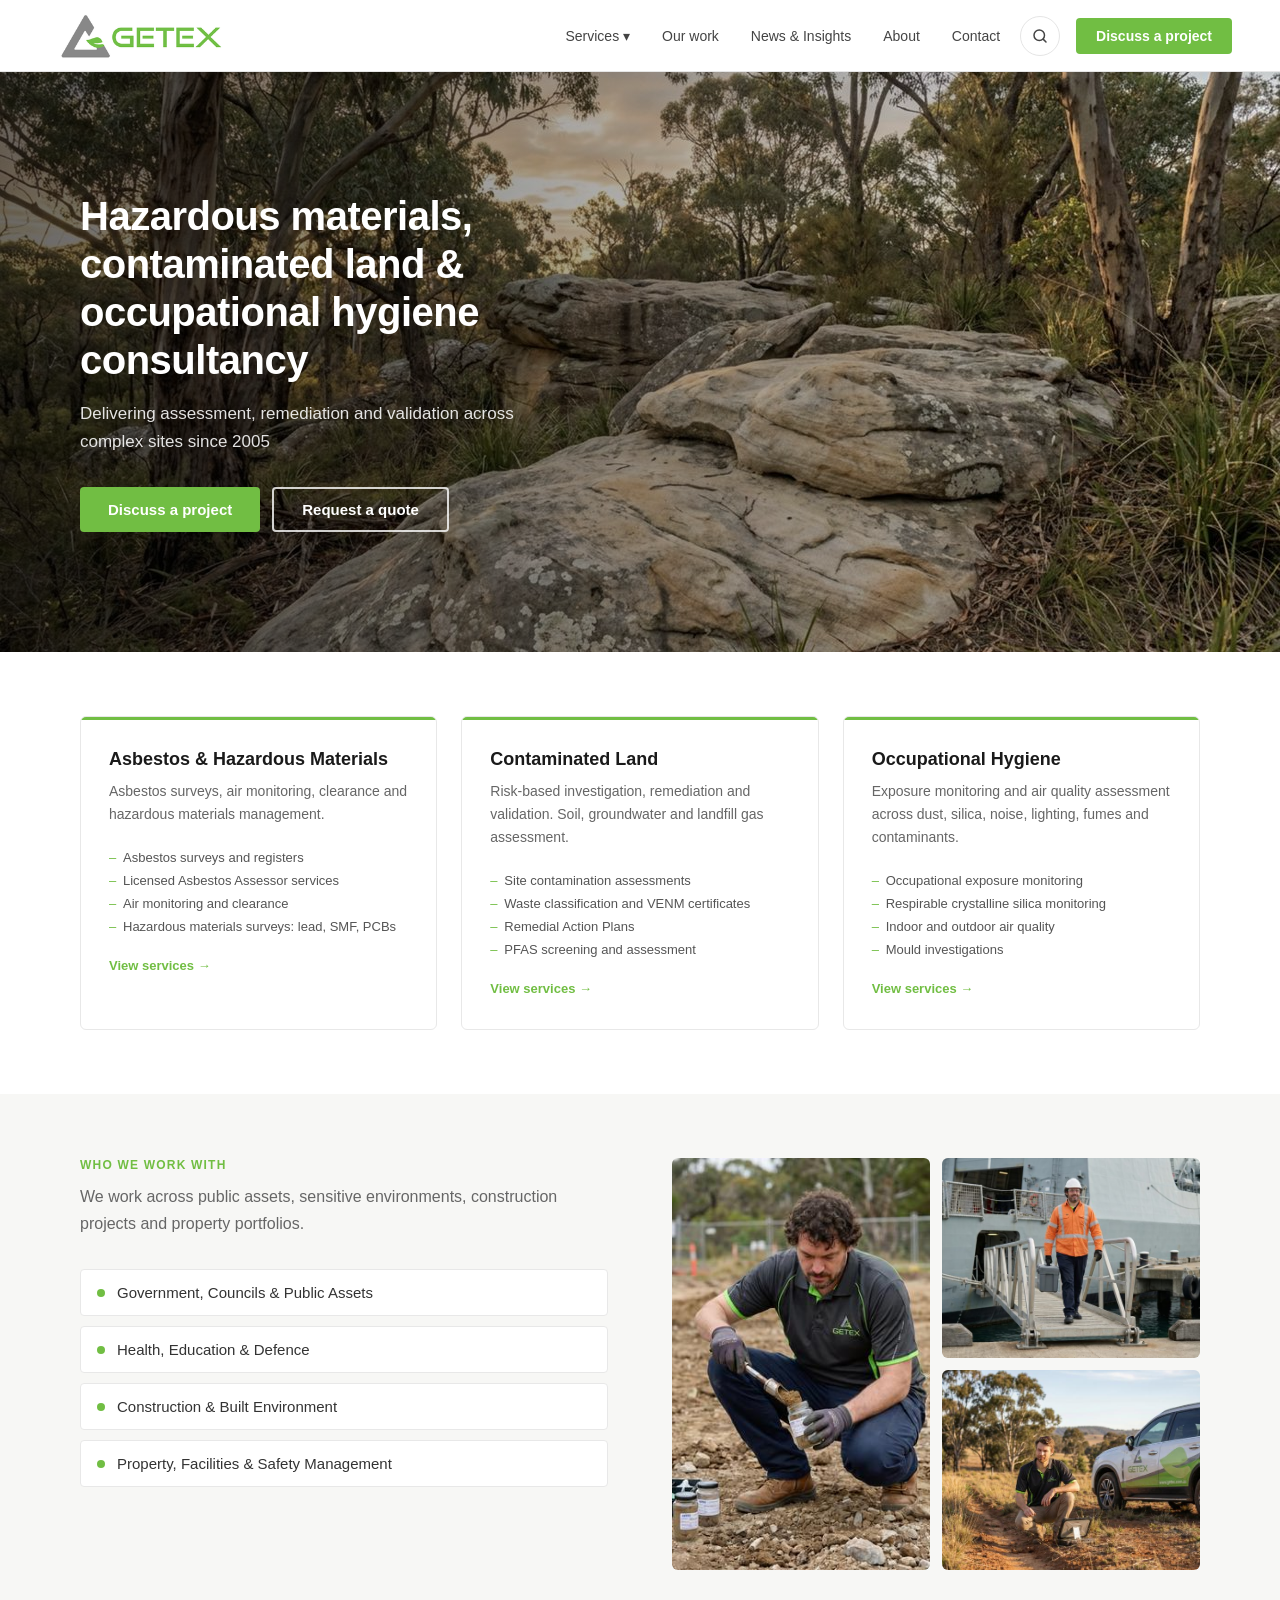
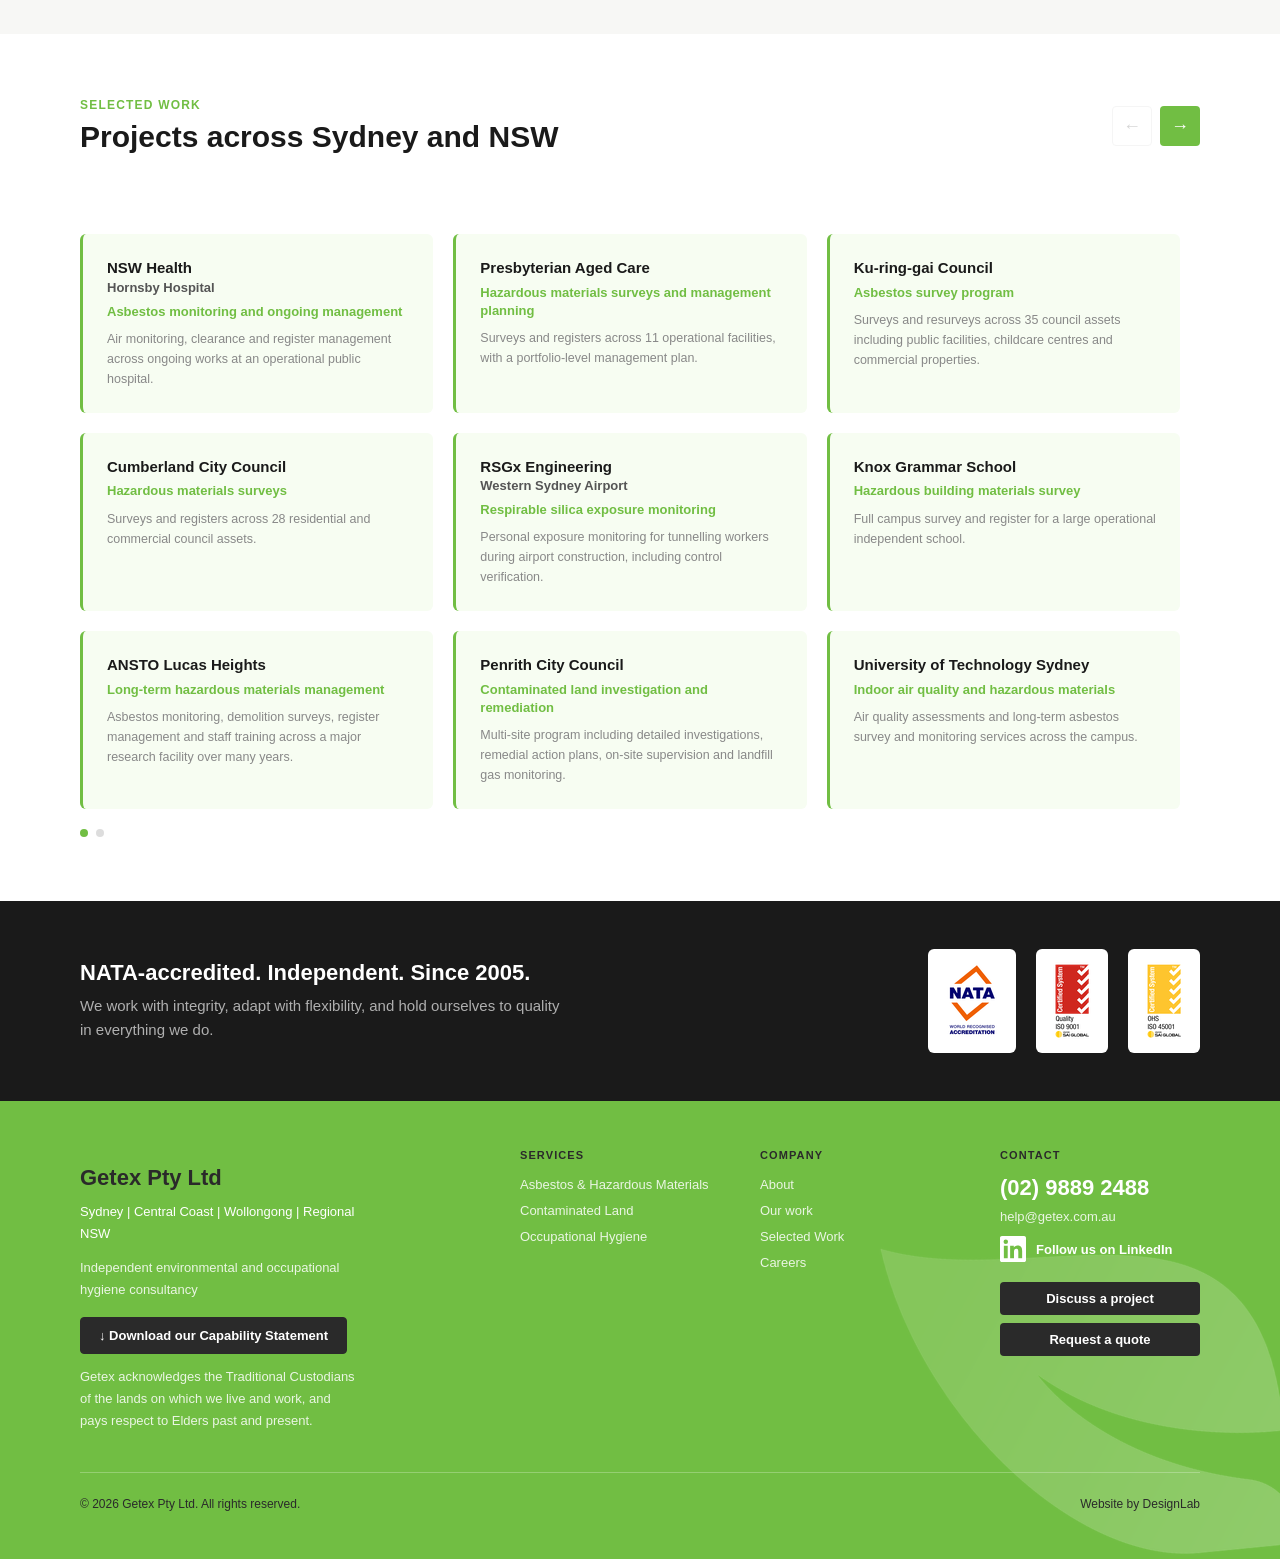
==== index.html @ 1f692804 "Replace the Capability Statement PDF with the 2026 update Co-Authored-By: Claude Opus 5.5 <noreply@a" ====
<!DOCTYPE html>
<html>
<head>
<meta charset="UTF-8">
<meta name="viewport" content="width=device-width, initial-scale=1.0">
<title>Getex Homepage Mockup</title>
<link rel="stylesheet" href="css/styles.css">
</head>
<body>

<!-- NAV -->
<nav>
  <div class="logo-area"><img src="images/getex-logo.png" alt="Getex" style="height:66px;width:auto;display:block;"></div>
  <ul>
    <li class="nav-services">
      <a href="services/">Services <span class="nav-caret" aria-hidden="true">&#9662;</span></a>
      <div class="dropdown">
        <div class="dropdown-section">
          <div class="dropdown-section-title">Asbestos & Hazardous Materials</div>
          <a class="dropdown-item" href="services/#asbestos-surveys">Asbestos surveys and registers</a>
          <a class="dropdown-item" href="services/#licensed-asbestos-assessor">Licensed Asbestos Assessor services</a>
          <a class="dropdown-item" href="services/#asbestos-air-monitoring">Air monitoring and clearance</a>
          <a class="dropdown-item" href="services/#hazardous-materials-surveys">Hazardous materials surveys</a>
          <a class="dropdown-item" href="services/#asbestos-in-soil">Asbestos in soil</a>
        </div>
        <hr class="dropdown-divider">
        <div class="dropdown-section">
          <div class="dropdown-section-title">Contaminated Land</div>
          <a class="dropdown-item" href="services/#site-investigations">Preliminary and Detailed Site Investigations (PSI/DSI)</a>
          <a class="dropdown-item" href="services/#site-contamination-assessments">Site contamination assessments</a>
          <a class="dropdown-item" href="services/#waste-classification">Waste classification</a>
          <a class="dropdown-item" href="services/#remedial-action-plans">Remedial Action Plans</a>
          <a class="dropdown-item" href="services/#ust-removal-validation">Underground storage tank (UST) removal validation</a>
        </div>
        <hr class="dropdown-divider">
        <div class="dropdown-section">
          <div class="dropdown-section-title">Occupational Hygiene</div>
          <a class="dropdown-item" href="services/#exposure-monitoring">Occupational exposure monitoring</a>
          <a class="dropdown-item" href="services/#silica-dust-monitoring">Silica dust monitoring</a>
          <a class="dropdown-item" href="services/#air-quality-assessments">Air quality assessments</a>
          <a class="dropdown-item" href="services/#mould-investigations">Mould investigations</a>
          <a class="dropdown-item" href="services/#noise-assessment">Noise assessment</a>
          <a class="dropdown-item" href="services/#lighting-assessment">Lighting assessment</a>
        </div>
        <hr class="dropdown-divider">
        <div class="dropdown-section">
          <a class="dropdown-section-title dropdown-section-link" href="services/#training">Training</a>
        </div>
      </div>
    </li>
    <li><a href="sectors/">Our work</a></li>
    <li><a href="news/">News &amp; Insights</a></li>
    <li><a href="about/">About</a></li>
    <li><a href="contact/">Contact</a></li>
  </ul>
  <button type="button" class="nav-search-btn" aria-label="Search the site" aria-controls="site-search" aria-expanded="false">
    <svg viewBox="0 0 24 24" aria-hidden="true"><circle cx="11" cy="11" r="7"/><path d="m20 20-3.5-3.5"/></svg>
  </button>
  <a href="contact/" class="nav-cta">Discuss a project</a>
</nav>

<!-- HERO -->
<div class="hero">
  <img class="hero-img" src="images/hero-bushland-sunset.jpg" srcset="images/hero-bushland-sunset-1280.jpg 1280w, images/hero-bushland-sunset.jpg 2034w" sizes="100vw" alt="Sydney bushland sandstone rock formations and native eucalyptus trees at sunset, NSW">
  <div class="hero-overlay"></div>
  <div class="hero-content">
    <h1>Hazardous materials, contaminated land & occupational hygiene consultancy</h1>
    <p>Delivering assessment, remediation and validation across complex sites since 2005</p>
    <div class="hero-buttons">
      <a href="contact/" class="btn-primary">Discuss a project</a>
      <a href="contact/" class="btn-outline">Request a quote</a>
    </div>
  </div>

</div>

<!-- SERVICES -->
<div class="services-strip">
<div class="services-grid">
    <div class="service-card">
      <h3>Asbestos & Hazardous Materials</h3>
      <p>Asbestos surveys, air monitoring, clearance and hazardous materials management.</p>
      <ul class="service-list">
        <li>Asbestos surveys and registers</li>
        <li>Licensed Asbestos Assessor services</li>
        <li>Air monitoring and clearance</li>
        <li>Hazardous materials surveys: lead, SMF, PCBs</li>
      </ul>
      <a href="services/#asbestos" class="service-link">View services →</a>
    </div>
    <div class="service-card">
      <h3>Contaminated Land</h3>
      <p>Risk-based investigation, remediation and validation. Soil, groundwater and landfill gas assessment.</p>
      <ul class="service-list">
        <li>Site contamination assessments</li>
        <li>Waste classification and VENM certificates</li>
        <li>Remedial Action Plans</li>
        <li>PFAS screening and assessment</li>
      </ul>
      <a href="services/#contaminated-land" class="service-link">View services →</a>
    </div>
    <div class="service-card">
      <h3>Occupational Hygiene</h3>
      <p>Exposure monitoring and air quality assessment across dust, silica, noise, lighting, fumes and contaminants.</p>
      <ul class="service-list">
        <li>Occupational exposure monitoring</li>
        <li>Respirable crystalline silica monitoring</li>
        <li>Indoor and outdoor air quality</li>
        <li>Mould investigations</li>
      </ul>
      <a href="services/#occupational-hygiene" class="service-link">View services →</a>
    </div>
  </div>
</div>

<!-- SECTORS + PHOTOS -->
<div class="sectors">
  <div class="sectors-inner">
    <div class="sectors-left">
      <div class="section-label">Who we work with</div>
      <p style="font-size:16px;color:#666;line-height:1.65;margin-bottom:32px;margin-top:12px;">We work across public assets, sensitive environments, construction projects and property portfolios.</p>
      <div class="sector-tags">
        <div class="sector-tag"><span class="dot"></span>Government, Councils & Public Assets</div>
        <div class="sector-tag"><span class="dot"></span>Health, Education & Defence</div>
        <div class="sector-tag"><span class="dot"></span>Construction & Built Environment</div>
        <div class="sector-tag"><span class="dot"></span>Property, Facilities & Safety Management</div>
      </div>
    </div>
    <div class="sectors-right">
      <div class="sector-photo tall">
        <img src="images/sectors-naval-dockside.jpg" alt="Getex environmental consultant soil sampling contaminated land assessment NSW">
      </div>
      <div style="display:flex;flex-direction:column;gap:12px;">
        <div class="sector-photo">
          <img src="images/consultant-reviewing-plans.jpg" alt="Getex consultant reviewing plans on site">
        </div>
        <div class="sector-photo">
          <img src="images/field-consultant.jpg" alt="Getex field consultant on site NSW">
        </div>
      </div>
    </div>
  </div>
</div>

<!-- SELECTED WORK -->
<div class="work" id="selected-work">
  <div style="display:flex;align-items:center;justify-content:space-between;margin-bottom:40px;">
    <div>
      <div class="section-label">Selected work</div>
      <h2 class="section-title" style="margin-bottom:0;">Projects across Sydney and NSW</h2>
    </div>
    <div style="display:flex;gap:8px;">
      <button onclick="workPrev()" id="btn-prev" style="background:#fff;border:1px solid #e8e8e8;border-radius:4px;width:40px;height:40px;font-size:18px;cursor:pointer;color:#999;">&#8592;</button>
      <button onclick="workNext()" id="btn-next" style="background:#71BE43;border:none;border-radius:4px;width:40px;height:40px;font-size:18px;cursor:pointer;color:#fff;">&#8594;</button>
    </div>
  </div>

  <div style="overflow:hidden;">
    <div id="work-track" style="display:flex;transition:transform 0.45s ease;width:200%;">
      <div style="width:50%;flex-shrink:0;padding-right:20px;box-sizing:border-box;">
        <div class="work-grid">
          <div class="work-card">
            <div class="client">NSW Health<span class="client-project">Hornsby Hospital</span></div>
            <h4>Asbestos monitoring and ongoing management</h4>
            <p>Air monitoring, clearance and register management across ongoing works at an operational public hospital.</p>
          </div>
          <div class="work-card">
            <div class="client">Presbyterian Aged Care</div>
            <h4>Hazardous materials surveys and management planning</h4>
            <p>Surveys and registers across 11 operational facilities, with a portfolio-level management plan.</p>
          </div>
          <div class="work-card">
            <div class="client">Ku-ring-gai Council</div>
            <h4>Asbestos survey program</h4>
            <p>Surveys and resurveys across 35 council assets including public facilities, childcare centres and commercial properties.</p>
          </div>
          <div class="work-card">
            <div class="client">Cumberland City Council</div>
            <h4>Hazardous materials surveys</h4>
            <p>Surveys and registers across 28 residential and commercial council assets.</p>
          </div>
          <div class="work-card">
            <div class="client">RSGx Engineering<span class="client-project">Western Sydney Airport</span></div>
            <h4>Respirable silica exposure monitoring</h4>
            <p>Personal exposure monitoring for tunnelling workers during airport construction, including control verification.</p>
          </div>
          <div class="work-card">
            <div class="client">Knox Grammar School</div>
            <h4>Hazardous building materials survey</h4>
            <p>Full campus survey and register for a large operational independent school.</p>
          </div>
          <div class="work-card">
            <div class="client">ANSTO Lucas Heights</div>
            <h4>Long-term hazardous materials management</h4>
            <p>Asbestos monitoring, demolition surveys, register management and staff training across a major research facility over many years.</p>
          </div>
          <div class="work-card">
            <div class="client">Penrith City Council</div>
            <h4>Contaminated land investigation and remediation</h4>
            <p>Multi-site program including detailed investigations, remedial action plans, on-site supervision and landfill gas monitoring.</p>
          </div>
          <div class="work-card">
            <div class="client">University of Technology Sydney</div>
            <h4>Indoor air quality and hazardous materials</h4>
            <p>Air quality assessments and long-term asbestos survey and monitoring services across the campus.</p>
          </div>
        </div>
      </div>
      <div style="width:50%;flex-shrink:0;padding-right:20px;box-sizing:border-box;">
        <div class="work-grid">
          <div class="work-card">
            <div class="client">NSW Public Works</div>
            <h4>Site contamination and delineation assessment</h4>
            <p>Detailed investigation and delineation for a state government asset to inform remediation planning.</p>
          </div>
          <div class="work-card">
            <div class="client">Arenco<span class="client-project">Chullora Tank Annex</span></div>
            <h4>VOC-impacted soil remediation</h4>
            <p>On-site oversight of remediation works including VOC monitoring, sampling and waste classification.</p>
          </div>
          <div class="work-card">
            <div class="client">Grindley<span class="client-project">North Academy, West Wallsend</span></div>
            <h4>Soil waste classification</h4>
            <p>Waste classification and validation assessment supporting construction works.</p>
          </div>
          <div class="work-card">
            <div class="client">Liverpool City Council<span class="client-project">Austral</span></div>
            <h4>Site contamination due diligence</h4>
            <p>Soil, water and sediment sampling and assessment to support land acquisition due diligence.</p>
          </div>
          <div class="work-card">
            <div class="client">National Heavy Vehicle Regulator</div>
            <h4>Diesel particulate exposure monitoring</h4>
            <p>Personal and static monitoring at vehicle inspection stations across NSW.</p>
          </div>
          <div class="work-card">
            <div class="client">Cleanaway Daniels</div>
            <h4>Occupational air quality monitoring</h4>
            <p>Ongoing VOC, dust and atmospheric gas monitoring at an operational waste management facility.</p>
          </div>
          <div class="work-card">
            <div class="client">NSW National Parks & Wildlife Service</div>
            <h4>Fire trail asbestos inspections</h4>
            <p>Asbestos inspection, delineation, waste classification and clearance across fire trails and park infrastructure in Greater Sydney.</p>
          </div>
          <div class="work-card">
            <div class="client">Defence maritime client</div>
            <h4>Naval vessel water-quality testing</h4>
            <p>Specialised water-quality testing of naval vessels before dock entry.</p>
          </div>
          <div class="work-card">
            <div class="client">Busways</div>
            <h4>Occupational hygiene review</h4>
            <p>Desktop review and monitoring plan for welding fume, noise and diesel exposures across 19 workshops and 8 panel shops.</p>
          </div>
        </div>
      </div>
    </div>
  </div>

  <div style="display:flex;gap:8px;margin-top:20px;">
    <div id="dot-0" style="width:8px;height:8px;border-radius:50%;background:#71BE43;cursor:pointer;" onclick="workGoTo(0)"></div>
    <div id="dot-1" style="width:8px;height:8px;border-radius:50%;background:#ddd;cursor:pointer;" onclick="workGoTo(1)"></div>
  </div>
</div>



<!-- ACCREDITATIONS -->
<div class="accred">
  <div class="accred-left">
    <h3>NATA-accredited. Independent. Since 2005.</h3>
    <p>We work with integrity, adapt with flexibility, and hold ourselves to quality in everything we do.</p>
  </div>
  <div class="accred-badges">
    <div style="background:#fff;border-radius:6px;padding:12px 16px;display:flex;align-items:center;justify-content:center;">
      <img src="images/accred-nata.png" alt="NATA World Recognised Accreditation" style="height:80px;width:auto;display:block;">
    </div>
    <div style="background:#fff;border-radius:6px;padding:12px 16px;display:flex;align-items:center;justify-content:center;">
      <img src="images/accred-iso9001.png" alt="ISO 9001 Quality Management Certified System" style="height:80px;width:auto;display:block;">
    </div>
    <div style="background:#fff;border-radius:6px;padding:12px 16px;display:flex;align-items:center;justify-content:center;">
      <img src="images/accred-iso45001.png" alt="ISO 45001 OHS Management Certified System" style="height:80px;width:auto;display:block;">
    </div>

  </div>
</div>

<!-- FOOTER -->
<footer>
  <img src="images/leaf-motif.png" alt="" style="position:absolute;bottom:-80px;right:-60px;width:520px;height:auto;opacity:0.25;pointer-events:none;transform:rotate(-8deg);z-index:0;">
  <div class="footer-inner" style="position:relative;z-index:1;">
    <div class="footer-brand">
      <p style="margin-top:10px;"><strong style="color:#2a2a2a;font-weight:700;font-size:22px;">Getex Pty Ltd</strong></p>
      <p style="margin-top:4px;font-size:13px;color:#fff;">Sydney | Central Coast | Wollongong | Regional NSW</p>
      <p style="margin-top:12px;font-size:13px;color:rgba(255,255,255,0.85);">Independent environmental and occupational hygiene consultancy</p>
      <a href="downloads/Getex-Capability-Statement-2026.pdf" target="_blank" rel="noopener" aria-label="Download our Capability Statement (PDF, 2.7 MB)" style="display:inline-block;margin-top:16px;background:#2a2a2a;border:1px solid #2a2a2a;color:#fff;font-size:13px;font-weight:600;padding:10px 18px;border-radius:4px;text-decoration:none;">&#8595; Download our Capability Statement</a>
      <p style="margin-top:12px;font-size:13px;color:rgba(255,255,255,0.85);">Getex acknowledges the Traditional Custodians of the lands on which we live and work, and pays respect to Elders past and present.</p>
    </div>
    <div>
      <h5>Services</h5>
      <ul>
        <li><a href="services/#asbestos">Asbestos &amp; Hazardous Materials</a></li>
        <li><a href="services/#contaminated-land">Contaminated Land</a></li>
        <li><a href="services/#occupational-hygiene">Occupational Hygiene</a></li>
      </ul>
    </div>
    <div>
      <h5>Company</h5>
      <ul>
        <li><a href="about/">About</a></li>
        <li><a href="sectors/">Our work</a></li>
        <li><a href="#selected-work">Selected Work</a></li>
        <li><a href="about/#careers">Careers</a></li>
      </ul>
    </div>
    <div>
      <h5>Contact</h5>
      <a href="tel:+61298892488" style="display:block;font-size:22px;font-weight:700;color:#fff;text-decoration:none;margin-bottom:8px;">(02) 9889 2488</a>
      <a href="mailto:help@getex.com.au" style="display:block;font-size:13px;color:rgba(255,255,255,0.85);text-decoration:none;margin-bottom:12px;">help@getex.com.au</a>
      <a class="footer-social" href="https://www.linkedin.com/company/getex-pty-ltd-aus/" target="_blank" rel="noopener" aria-label="Getex on LinkedIn (opens in a new tab)">
        <svg viewBox="0 0 24 24" aria-hidden="true"><path d="M20.45 20.45h-3.55v-5.57c0-1.33-.03-3.04-1.85-3.04-1.85 0-2.14 1.45-2.14 2.94v5.67H9.35V9h3.41v1.56h.05c.48-.9 1.64-1.85 3.37-1.85 3.6 0 4.27 2.37 4.27 5.46v6.28zM5.34 7.43a2.06 2.06 0 1 1 0-4.12 2.06 2.06 0 0 1 0 4.12zM7.12 20.45H3.56V9h3.56v11.45zM22.22 0H1.77C.79 0 0 .77 0 1.73v20.54C0 23.23.79 24 1.77 24h20.45c.98 0 1.78-.77 1.78-1.73V1.73C24 .77 23.2 0 22.22 0z"/></svg>
        <span>Follow us on LinkedIn</span>
      </a>
      <div style="display:flex;flex-direction:column;gap:8px;">
        <a href="contact/" style="display:inline-block;background:#2a2a2a;color:#fff;font-size:13px;font-weight:600;padding:9px 16px;border-radius:4px;text-decoration:none;text-align:center;">Discuss a project</a>
        <a href="contact/" style="display:inline-block;background:#2a2a2a;color:#fff;font-size:13px;font-weight:600;padding:9px 16px;border-radius:4px;text-decoration:none;text-align:center;">Request a quote</a>
      </div>
    </div>
  </div>
  <div class="footer-bottom">
    <p>© 2026 Getex Pty Ltd. All rights reserved.</p>
    <p>Website by DesignLab</p>
  </div>
</footer>

  <script src="js/scripts.js"></script>
<script src="js/nav.js"></script>
<script src="js/search-index.js"></script>
<script src="js/search.js"></script>
</body>
</html>
---- css/styles.css ----
* { margin: 0; padding: 0; box-sizing: border-box; }
body { font-family: -apple-system, BlinkMacSystemFont, 'Segoe UI', Arial, sans-serif; background: #f5f5f5; color: #1a1a1a; }

/* NAV */
nav { background: #fff; border-bottom: 1px solid #e5e5e5; padding: 0 48px; display: flex; align-items: center; justify-content: space-between; height: 72px; position: sticky; top: 0; z-index: 100; }
.logo-area { display: flex; align-items: center; gap: 10px; }

nav ul { display: flex; gap: 32px; list-style: none; margin-left: auto; margin-right: 40px; }
nav ul li a { font-size: 14px; color: #444; text-decoration: none; font-weight: 500; }
nav ul li a:hover { color: #71BE43; }
.nav-cta { background: #71BE43; color: #fff; padding: 10px 20px; border-radius: 4px; font-size: 14px; font-weight: 600; text-decoration: none; }
.nav-services { position: relative; }
.nav-services:hover .dropdown { display: block; }
.dropdown { display: none; position: absolute; top: 100%; left: 0; background: #fff; border: 1px solid #e5e5e5; border-radius: 4px; padding: 16px 0; min-width: 340px; box-shadow: 0 8px 24px rgba(0,0,0,0.08); z-index: 200; }
.dropdown-section { padding: 4px 0; }
.dropdown-section-title { font-size: 11px; font-weight: 700; color: #71BE43; text-transform: uppercase; letter-spacing: 0.08em; padding: 8px 20px 4px; }
.dropdown-item { display: block; font-size: 13px; color: #555; padding: 5px 20px 5px 28px; text-decoration: none; }
.dropdown-item:hover { color: #71BE43; background: #f7fdf2; }
.dropdown-divider { border: none; border-top: 1px solid #f0f0f0; margin: 6px 0; }

/* HERO */
.hero { position: relative; height: 580px; overflow: hidden; }
.hero-img { width: 100%; height: 100%; object-fit: cover; object-position: center 55%; }
.hero-overlay { position: absolute; inset: 0; background: linear-gradient(to right, rgba(0,0,0,0.58) 0%, rgba(0,0,0,0.25) 60%, rgba(0,0,0,0) 100%); }
.hero-content { position: absolute; inset: 0; display: flex; flex-direction: column; justify-content: center; padding: 0 80px; max-width: 680px; }
.hero-content h1 { font-size: 40px; font-weight: 700; color: #fff; line-height: 1.2; margin-bottom: 16px; letter-spacing: -0.5px; }
.hero-content p { font-size: 17px; color: rgba(255,255,255,0.88); line-height: 1.6; margin-bottom: 32px; max-width: 480px; }
.hero-buttons { display: flex; gap: 12px; }
.btn-primary { background: #71BE43; color: #fff; padding: 14px 28px; border-radius: 4px; font-size: 15px; font-weight: 600; text-decoration: none; }
.btn-outline { border: 2px solid rgba(255,255,255,0.8); color: #fff; padding: 12px 28px; border-radius: 4px; font-size: 15px; font-weight: 600; text-decoration: none; }

/* SERVICES */
.services-strip { background: #fff; padding: 64px 80px; }
.section-label { font-size: 12px; font-weight: 700; color: #71BE43; text-transform: uppercase; letter-spacing: 0.1em; margin-bottom: 8px; }
.section-title { font-size: 30px; font-weight: 700; color: #1a1a1a; margin-bottom: 8px; }
.section-sub { font-size: 16px; color: #666; margin-bottom: 48px; max-width: 560px; line-height: 1.6; }
.services-grid { display: grid; grid-template-columns: repeat(3, 1fr); gap: 24px; }
.service-card { border: 1px solid #e8e8e8; border-radius: 6px; padding: 32px 28px; position: relative; overflow: hidden; transition: border-color 0.2s; }
.service-card:hover { border-color: #71BE43; }
.service-card::before { content: ''; position: absolute; top: 0; left: 0; right: 0; height: 3px; background: #71BE43; }
.service-icon { width: 40px; height: 40px; background: #f0fae6; border-radius: 6px; display: flex; align-items: center; justify-content: center; margin-bottom: 16px; }
.service-icon span { font-size: 20px; }
.service-card h3 { font-size: 18px; font-weight: 700; color: #1a1a1a; margin-bottom: 10px; }
.service-card p { font-size: 14px; color: #666; line-height: 1.65; margin-bottom: 20px; }
.service-list { list-style: none; padding: 0; }
.service-list li { font-size: 13px; color: #555; padding: 4px 0; padding-left: 14px; position: relative; }
.service-list li::before { content: '–'; position: absolute; left: 0; color: #71BE43; }
.asbestos-list li::before { color: #fff; }
.contaminated-list li::before { color: #fff; }
.occupational-list li::before { color: #fff; }
.service-link { display: inline-flex; align-items: center; gap: 4px; font-size: 13px; font-weight: 600; color: #71BE43; text-decoration: none; margin-top: 20px; }

/* SECTORS */
.sectors { background: #f7f7f5; padding: 64px 80px; }
.sectors-inner { display: grid; grid-template-columns: 1fr 1fr; gap: 64px; align-items: start; }
.sectors-left h2 { font-size: 30px; font-weight: 700; color: #1a1a1a; margin-bottom: 12px; }
.sectors-left p { font-size: 16px; color: #666; line-height: 1.65; margin-bottom: 32px; }
.sector-tags { display: flex; flex-direction: column; gap: 10px; }
.sector-tag { display: flex; align-items: center; gap: 12px; font-size: 15px; font-weight: 500; color: #333; padding: 14px 16px; background: #fff; border-radius: 4px; border: 1px solid #e8e8e8; }
.sector-tag span.dot { width: 8px; height: 8px; border-radius: 50%; background: #71BE43; flex-shrink: 0; }
.sectors-right { display: grid; grid-template-columns: 1fr 1fr; gap: 12px; }
.sector-photo { border-radius: 6px; overflow: hidden; }
.sector-photo img { width: 100%; height: 200px; object-fit: cover; display: block; }
.sector-photo.tall img { height: 412px; }

/* SELECTED WORK */
.work { background: #fff; padding: 64px 80px; }
.work-grid { display: grid; grid-template-columns: repeat(3, 1fr); gap: 20px; margin-top: 40px; }
.work-card { background: #f7fdf2; border-radius: 6px; padding: 24px; border-left: 3px solid #71BE43; }
.work-card .client { font-size: 15px; font-weight: 800; color: #1a1a1a; margin-bottom: 6px; line-height: 1.3; }
.work-card .client .client-project { display: block; font-size: 13px; font-weight: 600; color: #555; margin-top: 2px; }
.work-card h4 { font-size: 13px; font-weight: 600; color: #71BE43; margin-bottom: 8px; line-height: 1.4; }
.work-card p { font-size: 12.5px; color: #888; line-height: 1.6; font-weight: 400; }

/* ACCREDITATIONS */
.accred { background: #1a1a1a; padding: 48px 80px; display: flex; align-items: center; justify-content: space-between; gap: 40px; }
.accred-left { max-width: 480px; }
.accred-left h3 { font-size: 22px; font-weight: 700; color: #fff; margin-bottom: 8px; }
.accred-left p { font-size: 15px; color: rgba(255,255,255,0.65); line-height: 1.6; }
.accred-badges { display: flex; gap: 20px; align-items: center; flex-wrap: wrap; }
.accred-badge { background: rgba(255,255,255,0.08); border: 1px solid rgba(255,255,255,0.15); border-radius: 6px; padding: 12px 20px; text-align: center; }
.accred-badge .badge-title { font-size: 11px; font-weight: 700; color: #71BE43; text-transform: uppercase; letter-spacing: 0.08em; }
.accred-badge .badge-sub { font-size: 12px; color: rgba(255,255,255,0.85); margin-top: 2px; }

/* FOOTER */
footer { background: #71BE43; padding: 48px 80px; position: relative; overflow: hidden; }
.footer-inner { display: grid; grid-template-columns: 2fr 1fr 1fr 1fr; gap: 40px; }
.footer-brand p { font-size: 13px; color: rgba(255,255,255,0.5); line-height: 1.7; margin-top: 12px; max-width: 280px; }
footer h5 { font-size: 11px; font-weight: 700; color: #2a2a2a; text-transform: uppercase; letter-spacing: 0.1em; margin-bottom: 14px; }
footer ul { list-style: none; }
footer ul li { margin-bottom: 8px; }
footer ul li a { font-size: 13px; color: rgba(255,255,255,0.85); text-decoration: none; }
.footer-bottom { margin-top: 40px; padding-top: 24px; border-top: 1px solid rgba(255,255,255,0.25); display: flex; justify-content: space-between; align-items: center; position: relative; z-index: 1; }
.footer-bottom p { font-size: 12px; color: #2a2a2a; }
/* ============================================================
   INNER PAGE COMPONENTS
   Added for /services/. Reusable across Sectors, About, Contact
   and the VENM page. Uses the existing tokens only.
   ============================================================ */

/* PAGE HEADER — inner-page replacement for the homepage photo hero */
.page-header { background: #fff; padding: 56px 80px 64px; border-bottom: 1px solid #e8e8e8; }

/* Scoped reset — the global `nav {}` rule would otherwise make this a
   sticky 72px flex bar with a border. */
nav.breadcrumb { display: block; position: static; height: auto; padding: 0;
  background: none; border-bottom: none; z-index: auto; font-size: 13px;
  color: #888; margin-bottom: 24px; }
.breadcrumb a { color: #666; text-decoration: none; }
.breadcrumb a:hover { color: #71BE43; }
.breadcrumb span[aria-hidden] { margin: 0 6px; color: #ccc; }
.page-header h1 { font-size: 40px; font-weight: 700; color: #1a1a1a; line-height: 1.2; letter-spacing: -0.5px; max-width: 780px; margin-bottom: 20px; }
.page-header-intro { font-size: 17px; color: #666; line-height: 1.65; max-width: 620px; }

/* SERVICE DETAIL — one block per service; duplicate and swap content */
.service-detail { background: #fff; padding: 64px 80px; }
.service-detail.alt { background: #f7f7f5; }
.service-detail-head { max-width: 720px; margin-bottom: 40px; }
.service-detail-head h2 { font-size: 30px; font-weight: 700; color: #1a1a1a; margin-bottom: 12px; }
.service-detail-head p { font-size: 16px; color: #666; line-height: 1.65; }
.service-detail-body { display: grid; grid-template-columns: 1.6fr 1fr; gap: 48px; align-items: start; }
.service-detail-body--single { grid-template-columns: 1fr; max-width: 720px; }
.service-detail-core h3,
.service-detail-applied h3 { font-size: 11px; font-weight: 700; color: #71BE43; text-transform: uppercase; letter-spacing: 0.1em; margin-bottom: 16px; }
.service-detail-core .service-list li { font-size: 14.5px; color: #444; padding: 7px 0 7px 18px; line-height: 1.5; }
.service-detail-core .service-list li::before { content: '–'; color: #71BE43; }
/* Dropdown items link to individual bullets: clear the sticky header and flag the bullet */
.service-detail-core .service-list li[id], .service-detail[id] { scroll-margin-top: 110px; }
.service-detail-core .service-list li:target { animation: bullet-flag 2.6s cubic-bezier(0.2,0.7,0.3,1) 1; border-radius: 4px; }
@keyframes bullet-flag { 0%, 45% { background: rgba(113,190,67,0.18); box-shadow: 0 0 0 6px rgba(113,190,67,0.18); } 100% { background: rgba(113,190,67,0); box-shadow: 0 0 0 6px rgba(113,190,67,0); } }

/* "Where this is applied" — elevated surface, sits above the section ground */
.service-detail-applied { background: #f7fdf2; border: 1px solid #e2f0d6; border-left: 3px solid #71BE43; border-radius: 6px; padding: 24px 26px; }
.service-detail.alt .service-detail-applied { background: #f7fdf2; border-color: #e2f0d6; border-left-color: #71BE43; }
.service-detail-applied ul { list-style: none; }
.service-detail-applied li { font-size: 14px; color: #555; line-height: 1.55; padding: 7px 0 7px 18px; position: relative; }
.service-detail-applied li::before { content: '–'; position: absolute; left: 0; color: #71BE43; }

.inline-link { color: #4f9a28; text-decoration: underline; text-underline-offset: 2px; }
.inline-link:hover { color: #71BE43; }

/* INTERACTIVE STATES */
a:focus-visible,
button:focus-visible { outline: 2px solid #71BE43; outline-offset: 3px; border-radius: 2px; }
.nav-cta:hover,
.btn-primary:hover { background: #63a83a; }
.nav-cta:active,
.btn-primary:active { background: #588f34; }
.btn-outline:hover { background: rgba(255,255,255,0.12); }
footer ul li a:hover,
.footer-bottom a:hover { color: #fff; text-decoration: underline; }

/* ============================================================
   RESPONSIVE
   The original stylesheet had no media queries — desktop
   rendering above 1024px is unchanged by everything below.
   ============================================================ */

@media (max-width: 1024px) {
  nav { padding: 0 32px; }
  nav ul { gap: 20px; margin-right: 20px; }
  .hero-content,
  .services-strip,
  .sectors,
  .work,
  .accred,
  .page-header,
  .service-detail,
  footer { padding-left: 40px; padding-right: 40px; }
  .services-grid,
  .work-grid { grid-template-columns: repeat(2, 1fr); }
  .sectors-inner { grid-template-columns: 1fr; gap: 40px; }
  .service-detail-body { grid-template-columns: 1fr; gap: 32px; }
  .accred { flex-direction: column; align-items: flex-start; }
  .footer-inner { grid-template-columns: 1fr 1fr; gap: 32px; }
}

@media (max-width: 768px) {
  /* Logo + CTA must fit 320px without forcing the document wider than the
     viewport — the inline height:66px on the logo needs overriding. */
  nav { height: auto; padding: 12px 24px; position: static; gap: 12px; }
  nav .logo-area img { height: 44px !important; }
  nav ul { display: none; }
  .nav-cta { padding: 9px 14px; font-size: 13px; white-space: nowrap; }
  .hero { height: auto; min-height: 460px; }
  .hero-img { position: absolute; inset: 0; }
  .hero-content { position: relative; padding: 64px 24px; max-width: none; }
  .hero-overlay { background: linear-gradient(to right, rgba(0,0,0,0.72) 0%, rgba(0,0,0,0.45) 100%); }
  .hero-content h1 { font-size: 28px; }
  .hero-content p { font-size: 16px; }
  .hero-buttons { flex-wrap: wrap; }
  .services-strip,
  .sectors,
  .work,
  .accred,
  .page-header,
  .service-detail,
  footer { padding-left: 24px; padding-right: 24px; padding-top: 44px; padding-bottom: 44px; }
  .services-grid,
  .work-grid,
  .sectors-right,
  .footer-inner { grid-template-columns: 1fr; }
  .sector-photo.tall img { height: 240px; }
  .page-header h1 { font-size: 28px; }
  .section-title,
  .sectors-left h2,
  .service-detail-head h2 { font-size: 24px; }
  .footer-bottom { flex-direction: column; align-items: flex-start; gap: 8px; }
  /* Leaf motif (Hero B) — scale down so it doesn't dominate small screens */
  footer > img[src*="leaf-motif"] { width: 300px; bottom: -50px; right: -40px; }
}

/* MOTION */
@media (prefers-reduced-motion: reduce) {
  * { animation-duration: 0.01ms !important; transition-duration: 0.01ms !important; }
}

/* ============================================================
   PAGE HERO — inner-page photo header.
   Mirrors the homepage .hero treatment (cover image, left-weighted
   dark gradient, white type) at a slightly reduced height.
   Reusable across Sectors, About and Contact.
   ============================================================ */
.page-hero { position: relative; height: 580px; overflow: hidden; }
.page-hero-img { width: 100%; height: 100%; object-fit: cover; object-position: center 62%; display: block; }
.page-hero-overlay { position: absolute; inset: 0; background: linear-gradient(to right, rgba(0,0,0,0.58) 0%, rgba(0,0,0,0.25) 60%, rgba(0,0,0,0) 100%); }
.page-hero-content { position: absolute; inset: 0; display: flex; flex-direction: column; justify-content: center; padding: 0 80px; max-width: 760px; }
.page-hero h1 { font-size: 40px; font-weight: 700; color: #fff; line-height: 1.2; letter-spacing: -0.5px; margin-bottom: 16px; }
.page-hero-intro { font-size: 17px; color: rgba(255,255,255,0.88); line-height: 1.6; max-width: 560px; }

/* Breadcrumb sitting over the image — lightened for contrast */
.page-hero nav.breadcrumb { color: rgba(255,255,255,0.7); margin-bottom: 20px; }
.page-hero nav.breadcrumb a { color: rgba(255,255,255,0.85); }
.page-hero nav.breadcrumb a:hover { color: #fff; text-decoration: underline; }
.page-hero nav.breadcrumb span[aria-hidden] { color: rgba(255,255,255,0.45); }
.page-hero .section-label { color: #8fd45f; margin-bottom: 10px; }

@media (max-width: 1024px) {
  .page-hero-content { padding: 0 40px; }
}
@media (max-width: 768px) {
  .page-hero { height: auto; min-height: 400px; }
  .page-hero-img { position: absolute; inset: 0; }
  .page-hero-overlay { background: linear-gradient(to right, rgba(0,0,0,0.74) 0%, rgba(0,0,0,0.48) 100%); }
  .page-hero-content { position: relative; padding: 56px 24px; max-width: none; }
  .page-hero h1 { font-size: 28px; }
  .page-hero-intro { font-size: 16px; }
}

/* ============================================================
   ABOUT PAGE
   Palette and type inherited from the homepage. Team-card
   treatment adapted from the Capability Statement.
   ============================================================ */

/* INTRO */
.about-intro { background: #fff; padding: 64px 80px 56px; }
.about-intro-inner { max-width: 780px; }
.about-intro-inner p { font-size: 19px; color: #444; line-height: 1.7; margin-bottom: 20px; }
.about-intro-inner p:last-child { margin-bottom: 0; }

/* WE REMEMBER YOUR SITES — dark feature band, mirrors homepage .accred ground */
.feature-band { background: #1a1a1a; padding: 64px 80px; position: relative; overflow: hidden; }
.feature-band::before { content: ''; position: absolute; top: 0; left: 0; width: 4px; height: 100%; background: #71BE43; }
.feature-band-inner { max-width: 820px; }
.feature-band-inner h2 { font-size: 30px; font-weight: 700; color: #fff; margin-bottom: 16px; }
.feature-band-inner p { font-size: 17px; color: rgba(255,255,255,0.72); line-height: 1.75; }

/* ACCREDITATIONS */
.accred-detail { background: #f7f7f5; padding: 64px 80px; }
.accred-detail-inner { display: grid; grid-template-columns: 1.3fr 1fr; gap: 56px; align-items: start; }
.accred-list { list-style: none; margin-top: 24px; }
.accred-list li { font-size: 14.5px; color: #444; line-height: 1.55; padding: 12px 0 12px 20px; border-bottom: 1px solid #e4e4e0; position: relative; }
.accred-list li:last-child { border-bottom: none; }
.accred-list li::before { content: '–'; position: absolute; left: 0; color: #71BE43; }
.accred-detail-right { background: #fff; border: 1px solid #e8e8e8; border-left: 3px solid #71BE43; border-radius: 6px; padding: 28px; }
.accred-detail-right h3 { font-size: 11px; font-weight: 700; color: #71BE43; text-transform: uppercase; letter-spacing: 0.1em; margin-bottom: 14px; }
.accred-detail-right p { font-size: 14.5px; color: #555; line-height: 1.7; }
.accred-detail-logos { display: flex; gap: 12px; align-items: center; flex-wrap: wrap; margin-top: 24px; }
.accred-logo-tile { background: #fff; border: 1px solid #ececec; border-radius: 6px; padding: 10px 14px; display: flex; align-items: center; justify-content: center; }
.accred-logo-tile img { height: 72px; width: auto; display: block; }

/* OUR PEOPLE */
.people { background: #fff; padding: 64px 80px; }
.people-group { font-size: 11px; font-weight: 700; color: #71BE43; text-transform: uppercase; letter-spacing: 0.1em; margin: 40px 0 20px; padding-bottom: 10px; border-bottom: 1px solid #ececec; }
/* Two rows of three, every card the same width and height.
   `grid-auto-rows: 1fr` equalises the two row heights. */
.people-grid { display: grid; grid-template-columns: repeat(3, 1fr); gap: 24px; }

/* Person card — green ground with circular headshot, per Capability Statement */
.person-card { display: flex; flex-direction: column; background: #71BE43; border-radius: 8px; padding: 28px 26px 26px; position: relative; overflow: hidden; }
/* 156px = 1.5x the original 104px. Source images are 480px square, so this
   still has 2x retina headroom (needs 312px). */
.person-photo { width: 156px; height: 156px; border-radius: 50%; object-fit: cover; object-position: center 20%; display: block; margin-bottom: 20px; border: 4px solid rgba(255,255,255,0.9); background: #1a1a1a; }
.person-name { font-size: 18px; font-weight: 700; color: #fff; line-height: 1.25; }
.person-role { font-size: 13px; font-weight: 600; color: rgba(255,255,255,0.8); margin-top: 2px; margin-bottom: 16px; }
.person-creds { list-style: none; }
.person-creds li { font-size: 12.5px; color: rgba(255,255,255,0.92); line-height: 1.45; padding: 8px 0; border-bottom: 1px solid rgba(255,255,255,0.22); }
.person-creds li:last-child { border-bottom: none; }
.person-bio { font-size: 13.5px; color: rgba(255,255,255,0.95); line-height: 1.6; margin-top: 16px; }
.person-link { display: inline-block; align-self: flex-start; margin-top: auto; padding-top: 9px;
  background: #2a2a2a; color: #fff; font-size: 12.5px; font-weight: 600; padding: 9px 16px;
  border-radius: 4px; text-decoration: none; }
/* Breathing room above a foot-pinned button when content is short */
.person-bio, .person-creds { margin-bottom: 18px; }
.person-link:hover { background: #1a1a1a; }

/* CAREERS */
.careers { background: #f7f7f5; padding: 64px 80px; }
.careers-inner { display: grid; grid-template-columns: 1.4fr 1fr; gap: 56px; align-items: start; }
.careers-left p { font-size: 16px; color: #555; line-height: 1.7; margin-bottom: 16px; max-width: 620px; }
.careers-right { background: #fff; border: 1px solid #e8e8e8; border-left: 3px solid #71BE43; border-radius: 6px; padding: 28px; }
.careers-right h3 { font-size: 18px; font-weight: 700; color: #1a1a1a; margin-bottom: 8px; }
.careers-right p { font-size: 14.5px; color: #666; line-height: 1.65; margin-bottom: 20px; }
.btn-dark { display: inline-block; background: #2a2a2a; color: #fff; font-size: 13px; font-weight: 600; padding: 11px 18px; border-radius: 4px; text-decoration: none; }
.btn-dark:hover { background: #1a1a1a; }

@media (max-width: 1024px) {
  .about-intro,
  .feature-band,
  .accred-detail,
  .people,
  .careers { padding-left: 40px; padding-right: 40px; }
  .accred-detail-inner,
  .careers-inner { grid-template-columns: 1fr; gap: 32px; }
  .people-grid { grid-template-columns: repeat(2, 1fr); }
}

@media (max-width: 768px) {
  .about-intro,
  .feature-band,
  .accred-detail,
  .people,
  .careers { padding-left: 24px; padding-right: 24px; padding-top: 44px; padding-bottom: 44px; }
  .about-intro-inner p { font-size: 17px; }
  .feature-band-inner h2 { font-size: 24px; }
  .feature-band-inner p { font-size: 16px; }
  /* One column: let cards take their natural height rather than all
     matching the tallest, which would waste a lot of scrolling. */
  .people-grid { grid-template-columns: 1fr; grid-auto-rows: auto; }
  .person-photo { width: 132px; height: 132px; }
}
/* ============================================================
   CONTACT PAGE
   Layering: tinted gradient ground -> elevated white form card
   -> focused field. Motion is transform/opacity only.
   ============================================================ */
.contact {
  position: relative;
  padding: 72px 80px 80px;
  background:
    radial-gradient(900px 460px at 10% -12%, rgba(113,190,67,0.13), transparent 62%),
    radial-gradient(760px 420px at 94% 6%,  rgba(113,190,67,0.09), transparent 64%),
    linear-gradient(180deg, #fbfcfa 0%, #f4f6f1 100%);
  overflow: hidden;
}
/* Grain, for depth rather than a flat wash */
.contact::before {
  content: ''; position: absolute; inset: 0; pointer-events: none; opacity: 0.55;
  background-image: url("data:image/svg+xml,%3Csvg xmlns='http://www.w3.org/2000/svg' width='140' height='140'%3E%3Cfilter id='n'%3E%3CfeTurbulence type='fractalNoise' baseFrequency='0.85' numOctaves='3' stitchTiles='stitch'/%3E%3CfeColorMatrix type='saturate' values='0'/%3E%3C/filter%3E%3Crect width='140' height='140' filter='url(%23n)' opacity='0.22'/%3E%3C/svg%3E");
}
.contact-inner { position: relative; display: grid; grid-template-columns: 1.5fr 1fr; gap: 48px; align-items: start; }

/* ---------- ELEVATED FORM CARD ---------- */
.form-card {
  position: relative; margin-top: 26px;
  background: #fff; border: 1px solid rgba(26,26,26,0.06); border-radius: 12px;
  padding: 38px 36px 34px;
  box-shadow:
    0 1px 2px rgba(26,40,16,0.05),
    0 10px 22px -8px rgba(26,40,16,0.10),
    0 28px 56px -20px rgba(65,110,35,0.16);
}
.form-card::before {
  content: ''; position: absolute; top: 0; left: 0; right: 0; height: 3px;
  border-radius: 12px 12px 0 0;
  background: linear-gradient(90deg, #71BE43 0%, #9ad46f 52%, rgba(113,190,67,0.22) 100%);
}
.enquiry-form { max-width: none; }

/* ---------- FIELDS ---------- */
.field { margin-bottom: 20px; border: none; padding: 0; }
.field-row { display: grid; grid-template-columns: 1fr 1fr; gap: 18px; }
.enquiry-form label,
.enquiry-form legend {
  display: block; font-size: 12px; font-weight: 700; color: #3b4235;
  letter-spacing: 0.04em; text-transform: uppercase; margin-bottom: 8px; padding: 0;
  transition: color 0.18s ease;
}
/* Active field announces itself */
.field:focus-within > label,
.enquiry-type:focus-within > legend { color: #4f9a28; }
.req { color: #71BE43; }

.enquiry-form input[type="text"],
.enquiry-form input[type="email"],
.enquiry-form input[type="tel"],
.enquiry-form textarea {
  width: 100%; font-family: inherit; font-size: 15px; color: #1a1a1a;
  background: #f7f9f5; border: 1px solid #e2e7dc; border-radius: 8px;
  padding: 13px 15px;
  transition: background-color 0.18s ease, border-color 0.18s ease, box-shadow 0.18s ease;
}
.enquiry-form textarea { resize: vertical; min-height: 136px; line-height: 1.6; }
.enquiry-form input::placeholder,
.enquiry-form textarea::placeholder { color: #9aa392; }
.enquiry-form input:hover,
.enquiry-form textarea:hover { border-color: #c9d3bd; background: #f4f7f0; }
.enquiry-form input:focus,
.enquiry-form textarea:focus {
  outline: none; background: #fff; border-color: #71BE43;
  box-shadow: 0 0 0 4px rgba(113,190,67,0.15), 0 2px 10px -3px rgba(65,110,35,0.16);
}
.enquiry-form [aria-invalid="true"] { border-color: #c0392b; background: #fdf7f6; }
/* Must outrank `.enquiry-form input:focus`, or an invalid field turns green
   the moment validation focuses it. */
.enquiry-form input[aria-invalid="true"]:focus,
.enquiry-form textarea[aria-invalid="true"]:focus {
  border-color: #c0392b; background: #fff;
  box-shadow: 0 0 0 4px rgba(192,57,43,0.14), 0 2px 10px -3px rgba(192,57,43,0.18);
}

.field-hint { font-size: 12.5px; color: #7b8474; line-height: 1.6; margin-top: 9px; }
.field-error { font-size: 12.5px; font-weight: 600; color: #c0392b; margin-top: 8px; }

/* ---------- "What do you need help with?" ---------- */
.enquiry-type { margin-bottom: 20px; }
.radio-cards { display: grid; grid-template-columns: repeat(2, 1fr); gap: 10px; margin-top: 4px; }
.enquiry-form .radio-card {
  position: relative; display: flex; align-items: center; gap: 12px; margin: 0;
  background: #fff; border: 1px solid #e2e7dc; border-radius: 9px;
  padding: 14px 16px; min-height: 52px; cursor: pointer;
  text-transform: none; letter-spacing: normal;
  transition: transform 0.16s cubic-bezier(0.2,0.7,0.3,1), border-color 0.16s ease,
              box-shadow 0.18s ease, background-color 0.18s ease;
}
.enquiry-form .radio-card:hover {
  transform: translateY(-2px); border-color: #a8d98a;
  box-shadow: 0 8px 18px -8px rgba(65,110,35,0.22);
}
.enquiry-form .radio-card:active { transform: translateY(0); }
.enquiry-form .radio-card span {
  font-size: 14px; font-weight: 500; color: #333; margin: 0;
  text-transform: none; letter-spacing: normal;
}
/* Custom radio with a dot that springs in */
.enquiry-form .radio-card input {
  appearance: none; -webkit-appearance: none; position: relative;
  width: 19px; height: 19px; margin: 0; flex-shrink: 0;
  border: 1.5px solid #c3cdb7; border-radius: 50%; background: #fff;
  transition: border-color 0.16s ease;
}
.enquiry-form .radio-card input::after {
  content: ''; position: absolute; inset: 3.5px; border-radius: 50%;
  background: #71BE43; transform: scale(0);
  transition: transform 0.2s cubic-bezier(0.2,0.8,0.25,1.3);
}
.enquiry-form .radio-card input:checked { border-color: #71BE43; }
.enquiry-form .radio-card input:checked::after { transform: scale(1); }
.enquiry-form .radio-card input:focus-visible { outline: 2px solid #71BE43; outline-offset: 3px; }
.enquiry-form .radio-card:has(input:checked) {
  border-color: #71BE43;
  background: linear-gradient(180deg, #f5fbee 0%, #edf7e2 100%);
  box-shadow: inset 0 0 0 1px rgba(113,190,67,0.45), 0 8px 18px -10px rgba(65,110,35,0.28);
}
.enquiry-form .radio-card:has(input:checked) span { color: #2f5c18; font-weight: 600; }

/* Honeypot — off-screen rather than display:none so bots still see it */
.hp { position: absolute; left: -9999px; width: 1px; height: 1px; overflow: hidden; }

/* ---------- SUBMIT ---------- */
.form-submit {
  display: inline-flex; align-items: center; gap: 10px;
  margin-top: 8px; border: none; cursor: pointer; font-family: inherit;
  font-size: 15px; font-weight: 700; color: #fff; padding: 15px 30px; border-radius: 9px;
  background: linear-gradient(180deg, #7ec94c 0%, #68b23b 100%);
  box-shadow: 0 1px 2px rgba(26,40,16,0.14), 0 12px 24px -10px rgba(65,110,35,0.48);
  transition: transform 0.16s cubic-bezier(0.2,0.7,0.3,1), box-shadow 0.2s ease, filter 0.2s ease;
}
.form-submit:hover {
  transform: translateY(-2px); filter: brightness(1.05);
  box-shadow: 0 2px 4px rgba(26,40,16,0.16), 0 18px 32px -12px rgba(65,110,35,0.55);
}
.form-submit:active { transform: translateY(0); box-shadow: 0 1px 2px rgba(26,40,16,0.2); }
.form-submit:disabled { opacity: 0.6; cursor: default; transform: none; filter: none; }
.btn-arrow { display: inline-block; transition: transform 0.18s cubic-bezier(0.2,0.7,0.3,1); }
.form-submit:hover .btn-arrow { transform: translateX(4px); }

.form-status { font-size: 14px; line-height: 1.6; margin-top: 18px; padding: 13px 15px; border-radius: 8px; }
.form-status.is-error { color: #8e2a1f; background: #fdf0ee; border-left: 3px solid #c0392b; }
.form-status.is-success { color: #3d6b22; background: #f2faea; border-left: 3px solid #71BE43; }
.form-status.is-info { color: #444; background: #f5f5f3; border-left: 3px solid #bdbdbd; }

/* ---------- DIRECT CONTACT PANEL ---------- */
.contact-direct {
  position: relative; margin-top: 26px; overflow: hidden; border-radius: 12px;
  padding: 34px 32px;
  background: linear-gradient(158deg, #7fc84d 0%, #64ae38 54%, #56992f 100%);
  box-shadow:
    0 1px 2px rgba(26,40,16,0.10),
    0 14px 30px -12px rgba(65,110,35,0.42),
    0 32px 60px -28px rgba(65,110,35,0.35);
}
.contact-direct-leaf {
  position: absolute; bottom: -70px; right: -60px; width: 300px; height: auto;
  opacity: 0.18; transform: rotate(-8deg); pointer-events: none; z-index: 0;
}
.contact-direct-inner { position: relative; z-index: 1; }
.contact-direct h2 { font-size: 22px; font-weight: 700; color: #fff; margin-bottom: 26px; }

.contact-block {
  display: grid; grid-template-columns: 38px 1fr; gap: 14px; align-items: start;
  padding-bottom: 18px; margin-bottom: 18px;
  border-bottom: 1px solid rgba(255,255,255,0.22);
}
.contact-ico {
  width: 38px; height: 38px; border-radius: 50%; color: #fff;
  background: rgba(255,255,255,0.16); border: 1px solid rgba(255,255,255,0.3);
  display: flex; align-items: center; justify-content: center;
}
.contact-ico svg { width: 18px; height: 18px; }
.contact-block h3 {
  font-size: 10.5px; font-weight: 700; color: rgba(255,255,255,0.72);
  text-transform: uppercase; letter-spacing: 0.12em; margin-bottom: 6px;
}
.contact-block p { font-size: 14.5px; color: #fff; line-height: 1.6; }
.contact-strong {
  display: inline-block; font-size: 24px; font-weight: 700; color: #fff;
  text-decoration: none; letter-spacing: -0.01em;
}
.contact-strong:hover { text-decoration: underline; text-underline-offset: 3px; }
.contact-link {
  font-size: 14.5px; color: #fff; text-decoration: underline;
  text-underline-offset: 3px; text-decoration-color: rgba(255,255,255,0.45);
  transition: text-decoration-color 0.18s ease;
}
.contact-link:hover { text-decoration-color: #fff; }

.contact-servicing h3 {
  font-size: 10.5px; font-weight: 700; color: rgba(255,255,255,0.72);
  text-transform: uppercase; letter-spacing: 0.12em; margin-bottom: 10px;
}
.servicing-list { list-style: none; display: flex; flex-wrap: wrap; gap: 7px; }
.servicing-list li {
  font-size: 12.5px; font-weight: 600; color: #fff;
  background: rgba(255,255,255,0.17); border: 1px solid rgba(255,255,255,0.26);
  border-radius: 999px; padding: 5px 12px;
}

@media (max-width: 1024px) {
  .contact { padding: 56px 40px 64px; }
  .contact-inner { grid-template-columns: 1fr; gap: 36px; }
}

@media (max-width: 768px) {
  .contact { padding: 44px 24px 52px; }
  .form-card { padding: 26px 20px 24px; border-radius: 10px; }
  .field-row { grid-template-columns: 1fr; gap: 0; }
  .radio-cards { grid-template-columns: 1fr; }
  .contact-direct { padding: 26px 22px; }
  .form-submit { width: 100%; justify-content: center; }
}

/* ============================================================
   SECTORS PAGE
   2x2 equal-height cards; logo strip monochrome by default.
   Card treatment follows the Capability Statement's divided lists.
   ============================================================ */
.sectors-detail { background: #f7f7f5; padding: 64px 80px; }
.sectors-grid { display: grid; grid-template-columns: repeat(2, 1fr); grid-auto-rows: 1fr; gap: 24px; }

.sector-card {
  display: flex; flex-direction: column; position: relative; overflow: hidden;
  background: #fff; border: 1px solid #e8e8e8; border-radius: 10px;
  padding: 32px 30px 30px;
  box-shadow: 0 1px 2px rgba(26,40,16,0.04), 0 12px 26px -14px rgba(26,40,16,0.10);
  transition: transform 0.18s cubic-bezier(0.2,0.7,0.3,1), box-shadow 0.2s ease, border-color 0.2s ease;
}
.sector-card::before {
  content: ''; position: absolute; top: 0; left: 0; right: 0; height: 3px;
  background: linear-gradient(90deg, #71BE43 0%, #9ad46f 55%, rgba(113,190,67,0.2) 100%);
}
.sector-card:hover {
  transform: translateY(-3px); border-color: #cfe4bd;
  box-shadow: 0 2px 4px rgba(26,40,16,0.06), 0 20px 38px -18px rgba(65,110,35,0.22);
}
.sector-card h2 { font-size: 22px; font-weight: 700; color: #1a1a1a; line-height: 1.25; margin-bottom: 12px; }
.sector-intro { font-size: 15px; color: #666; line-height: 1.65; margin-bottom: 22px; }
.sector-card h3 {
  font-size: 10.5px; font-weight: 700; color: #71BE43; text-transform: uppercase;
  letter-spacing: 0.12em; margin-bottom: 4px;
}
.sector-list { list-style: none; }
.sector-list li {
  font-size: 14px; color: #444; line-height: 1.55; padding: 11px 0 11px 18px;
  border-bottom: 1px solid #ededea; position: relative;
}
.sector-list li:last-child { border-bottom: none; padding-bottom: 0; }
.sector-list li::before { content: '–'; position: absolute; left: 0; color: #71BE43; }

/* ---------- CLIENTS & EXPERIENCE ---------- */
.clients { background: #fff; padding: 64px 80px; }
.client-logos {
  list-style: none; display: flex; flex-wrap: wrap; align-items: center;
  gap: 12px; margin-top: 36px;
  padding: 22px 24px; border: 1px solid #ececec; border-radius: 10px; background: #fff;
  box-shadow: 0 1px 2px rgba(26,40,16,0.03), 0 10px 24px -16px rgba(26,40,16,0.10);
}
.client-logos li {
  flex: 1 1 0; display: flex; align-items: center; justify-content: center;
  min-width: 96px; height: 76px; padding: 6px 4px;
}
.client-logos img {
  max-height: 100%; max-width: 100%; width: auto; object-fit: contain; display: block;
  /* Monochrome strip per the brief; colour restored on hover */
  filter: grayscale(1); opacity: 0.78;
  transition: filter 0.22s ease, opacity 0.22s ease;
}
/* These logos range from an 8.5:1 wordmark to a 1.1:1 roundel, so a single
   size rule makes the wide ones dominate and the round one vanish. Cap each
   by the dimension that governs its optical weight. */
.client-logos .l-thales   { max-width: 136px; }  /* 8.5:1 wordmark */
.client-logos .l-penrith  { max-width: 128px; }  /* 5:1   */
.client-logos .l-arenco   { max-width: 118px; }  /* 4.1:1 */
.client-logos .l-uts      { max-width: 104px; }  /* 2.7:1 */
.client-logos .l-narrabri { max-width: 100px; }  /* 1.7:1 */
.client-logos .l-npws     { max-width: 62px;  }  /* 1.1:1 roundel */
.client-logos li:hover img { filter: grayscale(0); opacity: 1; }

/* ---------- TESTIMONIALS ---------- */
.testimonials { display: grid; grid-template-columns: repeat(2, 1fr); gap: 24px; margin-top: 40px; }
.testimonial {
  position: relative; overflow: hidden; border-radius: 10px; padding: 34px 32px 30px;
  background: linear-gradient(158deg, #7fc84d 0%, #64ae38 58%, #56992f 100%);
  box-shadow: 0 1px 2px rgba(26,40,16,0.08), 0 16px 34px -16px rgba(65,110,35,0.38);
}
.testimonial.alt {
  background: linear-gradient(158deg, #4a4a4a 0%, #333 58%, #262626 100%);
  box-shadow: 0 1px 2px rgba(0,0,0,0.10), 0 16px 34px -16px rgba(0,0,0,0.34);
}
/* Oversized quote mark, as in the Capability Statement */
.testimonial::before {
  content: '\201C'; position: absolute; top: 4px; right: 22px;
  font-size: 130px; line-height: 1; color: rgba(255,255,255,0.18);
  font-family: Georgia, 'Times New Roman', serif; pointer-events: none;
}
.testimonial p {
  position: relative; z-index: 1;
  font-size: 15.5px; color: #fff; line-height: 1.72; margin-bottom: 20px;
}
.testimonial cite {
  position: relative; z-index: 1; display: block; font-style: normal;
  font-size: 13px; font-weight: 700; color: rgba(255,255,255,0.9);
  letter-spacing: 0.02em;
}
.testimonial cite::before { content: '— '; }

@media (max-width: 1024px) {
  .sectors-detail, .clients { padding-left: 40px; padding-right: 40px; }
  .sectors-grid { grid-template-columns: 1fr; grid-auto-rows: auto; }
  .testimonials { grid-template-columns: 1fr; }
  .client-logos li { flex: 1 1 28%; min-width: 96px; }
}

@media (max-width: 768px) {
  .sectors-detail, .clients { padding: 44px 24px; }
  .sector-card { padding: 26px 22px 24px; }
  .sector-card h2 { font-size: 19px; }
  .client-logos { gap: 10px; padding: 18px 16px; }
  .client-logos li { flex: 1 1 40%; min-width: 110px; }
  .client-logos img { max-height: 42px; }
  .testimonial { padding: 26px 22px 24px; }
  .testimonial::before { font-size: 100px; right: 14px; }
}

/* ============================================================
   VENM PAGE
   Green definition panel and numbered process follow the
   Capability Statement's panel + divided-list treatment.
   ============================================================ */
.venm-lead { background: #fff; padding: 60px 80px 52px; }
.venm-lead-inner { max-width: 820px; }
.venm-lead-inner p { font-size: 19px; color: #444; line-height: 1.72; }

/* ---------- DEFINITION PANEL ---------- */
.venm-definition { background: #fff; padding: 0 80px 60px; }
.venm-definition-inner {
  position: relative; overflow: hidden; border-radius: 12px; padding: 42px 44px;
  background: linear-gradient(158deg, #7fc84d 0%, #64ae38 56%, #56992f 100%);
  box-shadow: 0 1px 2px rgba(26,40,16,0.08), 0 18px 38px -18px rgba(65,110,35,0.42);
}
.venm-definition-leaf {
  position: absolute; bottom: -80px; right: -50px; width: 320px; height: auto;
  opacity: 0.16; transform: rotate(-8deg); pointer-events: none; z-index: 0;
}
.venm-definition-body { position: relative; z-index: 1; max-width: 880px; }
.venm-label-light { color: #e8f7d9 !important; }
.venm-definition h2 { font-size: 24px; font-weight: 700; color: #fff; line-height: 1.3; margin-bottom: 16px; }
.venm-definition p { font-size: 16px; color: rgba(255,255,255,0.95); line-height: 1.75; }

/* ---------- WHEN DO YOU NEED ONE ---------- */
.venm-when { background: #f7f7f5; padding: 64px 80px; }
.venm-when-inner { display: grid; grid-template-columns: 1.5fr 1fr; gap: 52px; align-items: start; }
.venm-when-copy p { font-size: 16px; color: #555; line-height: 1.72; margin-bottom: 26px; max-width: 640px; }
.venm-subhead {
  font-size: 10.5px; font-weight: 700; color: #71BE43; text-transform: uppercase;
  letter-spacing: 0.12em; margin-bottom: 12px;
}
.venm-pills { list-style: none; display: flex; flex-wrap: wrap; gap: 8px; }
.venm-pills li {
  font-size: 13.5px; font-weight: 600; color: #3d5c28;
  background: #fff; border: 1px solid #d8e6c9; border-radius: 999px; padding: 8px 15px;
}
.venm-figure { margin: 0; }
.venm-figure img {
  width: 100%; height: 430px; object-fit: cover; object-position: center 32%;
  display: block; border-radius: 10px;
  box-shadow: 0 1px 2px rgba(26,40,16,0.06), 0 14px 30px -14px rgba(26,40,16,0.22);
}
.venm-figure figcaption { font-size: 12.5px; color: #7b8474; line-height: 1.6; margin-top: 12px; }

/* ---------- PROCESS ---------- */
.venm-process { background: #fff; padding: 64px 80px; }
.venm-steps {
  list-style: none; display: grid; grid-template-columns: repeat(4, 1fr);
  grid-auto-rows: 1fr; gap: 20px; margin-top: 36px;
}
.venm-steps li {
  position: relative; overflow: hidden; display: flex; flex-direction: column;
  background: #fff; border: 1px solid #e8e8e8; border-radius: 10px; padding: 26px 24px;
  box-shadow: 0 1px 2px rgba(26,40,16,0.04), 0 12px 26px -16px rgba(26,40,16,0.12);
}
.venm-steps li::before {
  content: ''; position: absolute; top: 0; left: 0; right: 0; height: 3px;
  background: linear-gradient(90deg, #71BE43 0%, #9ad46f 60%, rgba(113,190,67,0.2) 100%);
}
.venm-step-num {
  display: block; font-size: 12px; font-weight: 700; color: #71BE43;
  letter-spacing: 0.12em; margin-bottom: 12px;
}
.venm-steps li p { font-size: 14.5px; color: #444; line-height: 1.6; }
.venm-process-note {
  font-size: 15px; color: #555; line-height: 1.7; margin-top: 28px; max-width: 760px;
  padding-left: 18px; border-left: 3px solid #71BE43;
}

/* ---------- WHO WE WORK WITH ---------- */
.venm-who { background: #f7f7f5; padding: 60px 80px; }
.venm-who-inner { max-width: 820px; }
.venm-who p { font-size: 16px; color: #555; line-height: 1.72; }

/* ---------- CTA BAND ---------- */
.venm-cta { background: #1a1a1a; padding: 52px 80px; position: relative; overflow: hidden; }
.venm-cta::before { content: ''; position: absolute; top: 0; left: 0; width: 4px; height: 100%; background: #71BE43; }
.venm-cta-inner {
  display: grid; grid-template-columns: 1.3fr 1fr; gap: 40px; align-items: center;
}
.venm-cta-copy h2 { font-size: 26px; font-weight: 700; color: #fff; margin-bottom: 8px; }
.venm-cta-copy p { font-size: 15.5px; color: rgba(255,255,255,0.7); line-height: 1.65; }
.venm-cta-actions { display: flex; flex-direction: column; align-items: flex-start; gap: 8px; }
.venm-cta-phone {
  font-size: 26px; font-weight: 700; color: #fff; text-decoration: none; letter-spacing: -0.01em;
}
.venm-cta-phone:hover { color: #9ad46f; }
.venm-cta-email {
  font-size: 14.5px; color: rgba(255,255,255,0.8); text-decoration: underline;
  text-underline-offset: 3px; text-decoration-color: rgba(255,255,255,0.35);
  transition: text-decoration-color 0.18s ease;
}
.venm-cta-email:hover { text-decoration-color: #fff; }
.venm-cta-btn { margin-top: 10px; background: #71BE43; }
.venm-cta-btn:hover { background: #63a83a; }

@media (max-width: 1024px) {
  .venm-lead, .venm-when, .venm-process, .venm-who, .venm-cta { padding-left: 40px; padding-right: 40px; }
  .venm-definition { padding-left: 40px; padding-right: 40px; }
  .venm-when-inner, .venm-cta-inner { grid-template-columns: 1fr; }
  .venm-steps { grid-template-columns: repeat(2, 1fr); }
}

@media (max-width: 768px) {
  .venm-lead { padding: 44px 24px 36px; }
  .venm-lead-inner p { font-size: 17px; }
  .venm-definition { padding: 0 24px 44px; }
  .venm-definition-inner { padding: 28px 24px; }
  .venm-definition h2 { font-size: 20px; }
  .venm-when, .venm-process, .venm-who { padding: 44px 24px; }
  .venm-when-inner { gap: 32px; }
  .venm-steps { grid-template-columns: 1fr; grid-auto-rows: auto; }
  .venm-cta { padding: 40px 24px; }
  .venm-cta-copy h2 { font-size: 22px; }
}

/* VENM hero: crop left of centre so the headline falls over darker bushland
   instead of the worker's hi-vis. This photo is brighter than hero-bushland,
   so the shared overlay is deepened a little to hold white-text contrast. */
.venm-hero .page-hero-img { object-position: 26% 58%; }
.venm-hero .page-hero-overlay {
  background: linear-gradient(to right, rgba(0,0,0,0.68) 0%, rgba(0,0,0,0.36) 62%, rgba(0,0,0,0.08) 100%);
}
@media (max-width: 768px) {
  .venm-figure img { height: 300px; }
}

/* ============================================================
   NEWS & INSIGHTS
   Framework only — no articles at launch. Article-card styles are
   defined so cards render correctly as soon as they are added.
   ============================================================ */
.visually-hidden {
  position: absolute; width: 1px; height: 1px; margin: -1px; padding: 0;
  overflow: hidden; clip: rect(0 0 0 0); white-space: nowrap; border: 0;
}

.news { background: #f7f7f5; padding: 56px 80px 72px; }

/* CONTROLS */
.news-controls {
  display: flex; flex-wrap: wrap; align-items: center; justify-content: space-between;
  gap: 18px; margin-bottom: 36px;
}
.news-search { position: relative; flex: 0 1 320px; }
.news-search-ico {
  position: absolute; left: 13px; top: 50%; transform: translateY(-50%);
  width: 17px; height: 17px; color: #9aa392; pointer-events: none;
}
.news-search input {
  width: 100%; font-family: inherit; font-size: 14.5px; color: #1a1a1a;
  background: #fff; border: 1px solid #e2e7dc; border-radius: 8px;
  padding: 12px 14px 12px 38px;
  transition: border-color 0.18s ease, box-shadow 0.18s ease;
}
.news-search input::placeholder { color: #9aa392; }
.news-search input:hover { border-color: #c9d3bd; }
.news-search input:focus {
  outline: none; border-color: #71BE43;
  box-shadow: 0 0 0 4px rgba(113,190,67,0.15);
}

.news-filters { display: flex; flex-wrap: wrap; gap: 8px; }
.news-filter {
  font-family: inherit; font-size: 13px; font-weight: 600; color: #4a5442;
  background: #fff; border: 1px solid #e2e7dc; border-radius: 999px;
  padding: 9px 16px; cursor: pointer;
  transition: transform 0.16s cubic-bezier(0.2,0.7,0.3,1), border-color 0.16s ease,
              background-color 0.16s ease, color 0.16s ease, box-shadow 0.18s ease;
}
.news-filter:hover {
  transform: translateY(-1px); border-color: #a8d98a; background: #f7fdf2;
  box-shadow: 0 6px 14px -8px rgba(65,110,35,0.22);
}
.news-filter:active { transform: translateY(0); }
.news-filter:focus-visible { outline: 2px solid #71BE43; outline-offset: 3px; }
.news-filter.is-active {
  color: #fff; background: #71BE43; border-color: #71BE43;
  box-shadow: 0 6px 16px -8px rgba(65,110,35,0.45);
}

/* ARTICLE GRID */
.article-grid { display: grid; grid-template-columns: repeat(3, 1fr); gap: 24px; }
.article-card {
  display: flex; flex-direction: column; overflow: hidden;
  background: #fff; border: 1px solid #e8e8e8; border-radius: 10px;
  box-shadow: 0 1px 2px rgba(26,40,16,0.04), 0 12px 26px -16px rgba(26,40,16,0.12);
  transition: transform 0.18s cubic-bezier(0.2,0.7,0.3,1), box-shadow 0.2s ease, border-color 0.2s ease;
}
.article-card:hover {
  transform: translateY(-3px); border-color: #cfe4bd;
  box-shadow: 0 2px 4px rgba(26,40,16,0.06), 0 20px 38px -18px rgba(65,110,35,0.22);
}
.article-card-media { display: block; overflow: hidden; }
.article-card-media img { width: 100%; height: 190px; object-fit: cover; display: block; }
.article-card-body { display: flex; flex-direction: column; padding: 22px 24px 24px; }
.article-cat {
  font-size: 10.5px; font-weight: 700; color: #71BE43; text-transform: uppercase;
  letter-spacing: 0.12em; margin-bottom: 10px;
}
.article-card h2 { font-size: 18px; font-weight: 700; line-height: 1.35; margin-bottom: 10px; }
.article-card h2 a { color: #1a1a1a; text-decoration: none; }
.article-card h2 a:hover { color: #4f9a28; }
.article-card p { font-size: 14px; color: #666; line-height: 1.65; margin-bottom: 16px; }
.article-card-body { flex: 1; }
/* Linked straight to a card (e.g. news/#venm-certificates): leave room under the sticky header and flag it briefly */
.article-card { scroll-margin-top: 110px; }
.article-card:target { border-color: #71BE43; animation: card-flag 2.4s cubic-bezier(0.2,0.7,0.3,1) 1; }
@keyframes card-flag { 0%, 40% { box-shadow: 0 0 0 4px rgba(113,190,67,0.35), 0 20px 38px -18px rgba(65,110,35,0.22); } 100% { box-shadow: 0 1px 2px rgba(26,40,16,0.04), 0 12px 26px -16px rgba(26,40,16,0.12); } }
.article-card-media img { transition: transform 0.4s cubic-bezier(0.2,0.7,0.3,1); }
.article-card:hover .article-card-media img { transform: scale(1.04); }
.article-card-media--placeholder {
  height: 190px;
  background:
    radial-gradient(ellipse at 85% 15%, rgba(113,190,67,0.32) 0%, rgba(113,190,67,0) 60%),
    radial-gradient(ellipse at 5% 100%, rgba(113,190,67,0.16) 0%, rgba(113,190,67,0) 55%),
    linear-gradient(135deg, #1f2a1b 0%, #2a2a2a 100%);
}
.article-card-foot { display: flex; align-items: center; justify-content: space-between; gap: 12px; margin-top: auto; padding-top: 14px; border-top: 1px solid #f0f0f0; }
.article-card time, .article-card-type { font-size: 12.5px; color: #8b9382; }
.article-card-more { font-size: 13px; font-weight: 600; color: #4f9a28; text-decoration: none; transition: transform 0.18s cubic-bezier(0.2,0.7,0.3,1); }
.article-card:hover .article-card-more { transform: translateX(3px); }
.article-card h2 a:focus-visible { outline: 2px solid #71BE43; outline-offset: 3px; border-radius: 2px; }
.article-card h2 a:active { color: #3f7f1f; }

/* EMPTY / NO-RESULTS STATE */
.news-empty {
  background: #fff; border: 1px solid #e8e8e8; border-radius: 12px;
  padding: 56px 40px; text-align: center;
  box-shadow: 0 1px 2px rgba(26,40,16,0.04), 0 14px 30px -18px rgba(26,40,16,0.12);
}
.news-empty svg { width: 42px; height: 42px; color: #a8d98a; margin-bottom: 18px; }
.news-empty h2 { font-size: 22px; font-weight: 700; color: #1a1a1a; margin-bottom: 10px; }
.news-empty p {
  font-size: 15.5px; color: #666; line-height: 1.7;
  max-width: 520px; margin: 0 auto 24px;
}

@media (max-width: 1024px) {
  .news { padding-left: 40px; padding-right: 40px; }
  .article-grid { grid-template-columns: repeat(2, 1fr); }
}
@media (max-width: 768px) {
  .news { padding: 44px 24px 52px; }
  .news-controls { flex-direction: column; align-items: stretch; }
  .news-search { flex: 1 1 auto; }
  .article-grid { grid-template-columns: 1fr; }
  .news-empty { padding: 40px 22px; }
}

/* Sectors hero: the subjects sit centre-right and the left third is bright
   glazing, so crop to keep faces in frame and deepen the left of the
   overlay to hold white-text contrast. */
.sectors-hero .page-hero-img { object-position: center 38%; }
.news-hero .page-hero-img { object-position: center 20%; }
@media (max-width: 768px) { .news-hero .page-hero-img { object-position: 55% 25%; } }
/* Services: zoom in from the left edge so the two people sit right of the heading */
.services-hero .page-hero-img { width: 125%; max-width: none; object-position: left 4%; }
@media (max-width: 768px) { .services-hero .page-hero-img { width: 100%; object-position: 62% 20%; } }
.sectors-hero .page-hero-overlay {
  /* Hold contrast to ~48% across, where the headline ends, then fall away
     quickly so the subjects are not dimmed. */
  background: linear-gradient(to right,
    rgba(0,0,0,0.74) 0%,
    rgba(0,0,0,0.66) 34%,
    rgba(0,0,0,0.30) 56%,
    rgba(0,0,0,0.04) 86%);
}

/* HERO BAND — full-bleed header image with no text over it. For photos that
   cannot carry an overlay, such as group shots where faces fill the frame. */
.hero-band { width: 100%; height: 520px; overflow: hidden; background: #1a1a1a; }
.hero-band img {
  width: 100%; height: 100%; object-fit: cover;
  object-position: center 64%; display: block;
}
/* The text header sits directly beneath, so drop its top padding a little */
.hero-band + .page-header { padding-top: 44px; }

@media (max-width: 1024px) { .hero-band { height: 420px; } }
@media (max-width: 768px)  { .hero-band { height: 250px; } }
.dropdown-section-link { display: block; padding-bottom: 8px; text-decoration: none; }
.dropdown-section-link:hover { color: #5a9e33; background: #f7fdf2; }
.dropdown-section-link:focus-visible { outline: 2px solid #71BE43; outline-offset: -2px; }

/* ============================================================
   HEADER SEARCH (js/search.js + js/search-index.js)
   ============================================================ */
.sr-only { position: absolute; width: 1px; height: 1px; padding: 0; margin: -1px; overflow: hidden; clip: rect(0 0 0 0); white-space: nowrap; border: 0; }
nav ul { margin-right: 20px; }
.nav-search-btn { display: inline-flex; align-items: center; justify-content: center; width: 40px; height: 40px; margin-right: 16px; border: 1px solid #e5e5e5; border-radius: 50%; background: #fff; color: #444; cursor: pointer; flex-shrink: 0; transition: border-color 0.2s, color 0.2s, background 0.2s; }
.nav-search-btn svg, .search-ico { width: 18px; height: 18px; fill: none; stroke: currentColor; stroke-width: 2; stroke-linecap: round; }
.nav-search-btn:hover, .nav-search-btn[aria-expanded="true"] { border-color: #71BE43; color: #71BE43; background: #f7fdf2; }
.nav-search-btn:focus-visible { outline: 2px solid #71BE43; outline-offset: 2px; }
.nav-search-btn:active { transform: scale(0.95); }

.search-panel { position: fixed; left: 0; right: 0; z-index: 150; background: #fff; border-bottom: 1px solid #e5e5e5; box-shadow: 0 18px 40px -12px rgba(26,40,16,0.18); }
.search-panel[hidden] { display: none; }
.search-inner { max-width: 880px; margin: 0 auto; padding: 20px 48px 24px; }
.search-form { display: flex; align-items: center; gap: 12px; border: 2px solid #71BE43; border-radius: 6px; padding: 0 12px 0 16px; background: #fff; }
.search-form .search-ico { color: #71BE43; width: 20px; height: 20px; flex-shrink: 0; }
.search-form input { flex: 1; min-width: 0; border: 0; outline: 0; font: inherit; font-size: 17px; padding: 14px 0; color: #1a1a1a; background: transparent; }
.search-form input::-webkit-search-cancel-button { -webkit-appearance: none; }
.search-close { border: 1px solid #e5e5e5; background: #f7f7f7; color: #666; font: inherit; font-size: 11px; font-weight: 600; letter-spacing: 0.04em; padding: 4px 8px; border-radius: 4px; cursor: pointer; }
.search-close:hover { color: #1a1a1a; border-color: #ccc; }
.search-close:focus-visible { outline: 2px solid #71BE43; outline-offset: 2px; }
.search-results { list-style: none; margin: 12px 0 0; padding: 0; max-height: min(60vh, 520px); overflow-y: auto; }
.search-results li a { display: block; padding: 12px 14px; border-radius: 6px; text-decoration: none; color: inherit; }
.search-results li a:hover, .search-results li.is-active a { background: #f7fdf2; }
.search-results li a:focus-visible { outline: 2px solid #71BE43; outline-offset: -2px; }
.sr-page { display: block; font-size: 10.5px; font-weight: 700; letter-spacing: 0.12em; text-transform: uppercase; color: #71BE43; margin-bottom: 3px; }
.sr-title { display: block; font-size: 15px; font-weight: 700; color: #1a1a1a; }
.sr-text { display: block; font-size: 13.5px; line-height: 1.55; color: #666; margin-top: 3px; }
.search-results mark { background: #e3f3d6; color: inherit; padding: 0 1px; border-radius: 2px; }
.search-empty { padding: 14px; font-size: 14px; color: #666; }
.search-empty a { color: #4d8a2a; font-weight: 600; }
.search-hint { margin-top: 12px; font-size: 13px; color: #888; }
.search-hint button { border: 1px solid #e5e5e5; background: #fff; color: #444; font: inherit; font-size: 12.5px; padding: 3px 10px; border-radius: 999px; margin: 0 2px; cursor: pointer; }
.search-hint button:hover { border-color: #71BE43; color: #4d8a2a; }
.search-hint button:focus-visible { outline: 2px solid #71BE43; outline-offset: 2px; }
@media (max-width: 1024px) {
  nav ul { margin-right: 12px; }
  .nav-search-btn { margin-right: 12px; }
}
@media (max-width: 768px) {
  .nav-search-btn { width: 36px; height: 36px; margin-right: 0; margin-left: auto; }
  .search-inner { padding: 14px 20px 18px; }
  .search-form input { font-size: 16px; padding: 12px 0; }
}
/* About team photo: band height follows the photo's shape (about 2:1) so all
   six people stay in frame at any width, capped on very wide screens. */
.hero-band--team { height: min(49vw, 760px); }
.hero-band--team img { object-position: center 15%; }
@media (max-width: 1024px) { .hero-band--team { height: 49vw; } }
@media (max-width: 768px)  { .hero-band--team { height: 49vw; } }

/* Footer LinkedIn link */
.footer-social { display: inline-flex; align-items: center; gap: 10px; margin-bottom: 20px; font-size: 13px; font-weight: 600; color: #fff; text-decoration: none; }
.footer-social svg { width: 26px; height: 26px; fill: #fff; flex-shrink: 0; transition: transform 0.2s; }
.footer-social:hover span { text-decoration: underline; }
.footer-social:hover svg { transform: translateY(-2px); }
.footer-social:focus-visible { outline: 2px solid #fff; outline-offset: 4px; border-radius: 2px; }
.footer-social:active svg { transform: translateY(0); }

/* NATA register links (About accreditations) */
.accred-list li a { color: inherit; text-decoration: underline; text-decoration-color: rgba(113,190,67,0.6); text-underline-offset: 3px; }
.accred-list li a:hover { color: #4d8a2a; text-decoration-color: #71BE43; }
.accred-list li a:focus-visible { outline: 2px solid #71BE43; outline-offset: 2px; border-radius: 2px; }
a.accred-logo-tile { text-decoration: none; transition: border-color 0.2s, transform 0.2s; }
a.accred-logo-tile:hover { border-color: #71BE43; transform: translateY(-2px); }
a.accred-logo-tile:focus-visible { outline: 2px solid #71BE43; outline-offset: 2px; }
a.accred-logo-tile:active { transform: translateY(0); }

/* About hero: heading over the team photo, lower-left on a dark gradient */
.hero-band--team { position: relative; }
.hero-band--team::after { content: ''; position: absolute; inset: 0; pointer-events: none;
  background: linear-gradient(to top, rgba(0,0,0,0.85) 0%, rgba(0,0,0,0.66) 28%, rgba(0,0,0,0.3) 46%, rgba(0,0,0,0) 62%); }
.hero-band-text { position: absolute; left: 80px; right: 80px; bottom: 44px; z-index: 1; }
.hero-band-text h1 { font-size: 40px; font-weight: 700; color: #fff; line-height: 1.15; letter-spacing: -0.5px; max-width: 820px; text-shadow: 0 2px 18px rgba(0,0,0,0.45); }
.hero-band-text p { margin-top: 12px; font-size: 18px; color: rgba(255,255,255,0.92); line-height: 1.5; max-width: 620px; text-shadow: 0 1px 12px rgba(0,0,0,0.5); }
.page-header--lead .page-header-intro { font-size: 20px; color: #333; max-width: 760px; }
@media (max-width: 1024px) {
  .hero-band-text { left: 40px; right: 40px; bottom: 28px; }
  .hero-band-text h1 { font-size: 30px; }
  .hero-band-text p { font-size: 16px; }
}
@media (max-width: 768px) {
  /* photo first, then the heading on a dark panel beneath it */
  .hero-band--team { height: auto; background: #1a1a1a; }
  .hero-band--team img { height: 49vw; }
  .hero-band--team::after { display: none; }
  .hero-band-text { position: static; padding: 24px 24px 28px; }
  .hero-band-text h1 { font-size: 24px; text-shadow: none; }
  .hero-band-text p { font-size: 15px; margin-top: 10px; text-shadow: none; }
  .page-header--lead .page-header-intro { font-size: 17px; }
}

/* About hero: breadcrumb and page label above the heading, as on other pages */
.hero-band-text nav.breadcrumb { color: rgba(255,255,255,0.7); margin-bottom: 14px; text-shadow: 0 1px 10px rgba(0,0,0,0.5); }
.hero-band-text nav.breadcrumb a { color: rgba(255,255,255,0.85); }
.hero-band-text nav.breadcrumb a:hover { color: #fff; text-decoration: underline; }
.hero-band-text nav.breadcrumb span[aria-hidden] { color: rgba(255,255,255,0.45); }
.hero-band-text .section-label { color: #8fd45f; margin-bottom: 10px; text-shadow: 0 1px 10px rgba(0,0,0,0.5); }
.page-header--lead { padding-top: 44px; padding-bottom: 48px; }
@media (max-width: 768px) {
  .hero-band-text nav.breadcrumb, .hero-band-text .section-label { text-shadow: none; }
  .page-header--lead { padding-top: 28px; padding-bottom: 32px; }
}

/* Header fit between tablet and small-laptop widths: keep nav items on one line */
nav ul li a, .nav-cta { white-space: nowrap; }
@media (max-width: 1024px) {
  nav { padding: 0 24px; }
  nav ul { gap: 16px; margin-right: 10px; }
  nav ul li a { font-size: 13.5px; }
  nav .logo-area img { height: 54px !important; }
  .nav-search-btn { width: 36px; height: 36px; margin-right: 10px; }
  .nav-cta { padding: 9px 14px; font-size: 13px; }
}
@media (max-width: 768px) { nav { padding: 12px 24px; } nav .logo-area img { height: 44px !important; } .nav-search-btn { margin-right: 0; } }

/* Sectors page: full-width sector blocks with Selected Work panels */
.sectors-grid { grid-template-columns: 1fr; grid-auto-rows: auto; gap: 28px; }
.sector-card { padding: 36px 40px 38px; }
.sector-top { display: grid; grid-template-columns: 0.9fr 1.1fr; gap: 56px; align-items: start; }
.sector-top > * { min-width: 0; }
.sector-head h2 { font-size: 26px; }
.sector-head .sector-intro { margin-bottom: 0; font-size: 16px; }
.sector-head { max-width: 760px; }
.sector-projects { margin-top: 28px; }
.sector-work-list { margin-top: 30px; padding-top: 26px; border-top: 1px solid #ececec; }
.sector-work-list .sector-list { display: grid; grid-template-columns: 1fr 1fr; column-gap: 48px; }
.sector-work-list .sector-list li:last-child, .sector-work-list .sector-list li:nth-last-child(2) { border-bottom: none; padding-bottom: 0; }
.sector-projects .work-grid { margin-top: 14px; }
.sector-projects .work-card p { font-size: 14px; color: #666; line-height: 1.6; }
@media (max-width: 1024px) {
  .sector-top { grid-template-columns: 1fr; gap: 24px; }
  .sector-projects .work-grid { grid-template-columns: 1fr; }
  .sector-work-list .sector-list { grid-template-columns: 1fr; }
  .sector-work-list .sector-list li:nth-last-child(2) { border-bottom: 1px solid #ededea; padding-bottom: 11px; }
}
@media (max-width: 768px) { .sector-card { padding: 26px 22px 24px; } .sector-head h2 { font-size: 20px; } }

/* =========================================================
   ARTICLE PAGE (News & Insights)
   ========================================================= */
.article-hero { height: 520px; }
/* Placeholder until the header photo is supplied: dark, quietly textured. */
.article-hero--placeholder {
  background:
    radial-gradient(ellipse at 85% 20%, rgba(113,190,67,0.28) 0%, rgba(113,190,67,0) 55%),
    radial-gradient(ellipse at 10% 90%, rgba(113,190,67,0.14) 0%, rgba(113,190,67,0) 50%),
    linear-gradient(135deg, #1f2a1b 0%, #2a2a2a 100%);
}
.article-hero--placeholder .page-hero-overlay { background: none; }
.silica-hero { height: 600px; }
.silica-hero .page-hero-img { object-position: 60% 45%; }
@media (max-width: 768px) { .silica-hero { height: auto; } }
.silica-hero .page-hero-overlay { background: linear-gradient(to right, rgba(0,0,0,0.72) 0%, rgba(0,0,0,0.45) 45%, rgba(0,0,0,0.05) 80%); }
.article-hero .page-hero-content { max-width: 900px; }
.article-hero h1 { font-size: 44px; letter-spacing: -0.8px; }
.article-meta { font-size: 14px; color: rgba(255,255,255,0.78); }
.article-meta span { margin: 0 6px; color: rgba(255,255,255,0.45); }

.article { background: #fff; padding: 72px 80px 88px; }
.article-body { max-width: 720px; margin: 0 auto; }
.article-body p { font-size: 17px; color: #3d3d3d; line-height: 1.75; margin-bottom: 22px; }
.article-body .article-lede { font-size: 21px; color: #1a1a1a; line-height: 1.6; font-weight: 500; }
.article-body h2 { font-size: 27px; font-weight: 700; color: #1a1a1a; line-height: 1.25; letter-spacing: -0.4px; margin: 52px 0 16px; }
.article-list { list-style: none; margin: 4px 0 28px; padding: 0; border-left: 3px solid #71BE43; background: #f6faf2; border-radius: 0 6px 6px 0; }
.article-list li { position: relative; font-size: 16.5px; color: #333; line-height: 1.6; padding: 14px 22px 14px 44px; }
.article-list li + li { border-top: 1px solid #e3eedb; }
.article-list li::before { content: ''; position: absolute; left: 22px; top: 25px; width: 10px; height: 2px; background: #71BE43; }

.article-figure { max-width: 960px; margin: 56px auto 60px; padding: 32px 36px 28px; background: #fff; border: 1px solid #e6e6e6; border-top: 4px solid #71BE43; border-radius: 6px; box-shadow: 0 1px 2px rgba(0,0,0,0.04), 0 12px 32px -18px rgba(0,0,0,0.18); }
.chart-head { display: flex; flex-wrap: wrap; justify-content: space-between; align-items: baseline; gap: 12px 28px; margin-bottom: 18px; }
.chart-head h3 { font-size: 19px; font-weight: 700; color: #1a1a1a; letter-spacing: -0.2px; }
.chart-legend { list-style: none; display: flex; flex-wrap: wrap; gap: 8px 20px; font-size: 13px; color: #444; }
.chart-legend li { display: flex; align-items: center; gap: 8px; }
.chart-key { display: inline-block; width: 18px; height: 3px; border-radius: 2px; flex: none; }
.chart-key--everyday { background: #7a7a7a; }
.chart-key--occasional { background: #4e9a26; }
.silica-chart { position: relative; width: 100%; min-height: 300px; }
.silica-chart svg { display: block; overflow: visible; }
.chart-tip { position: absolute; pointer-events: none; background: #1a1a1a; color: #fff; font-size: 12.5px; line-height: 1.5; padding: 9px 12px; border-radius: 5px; box-shadow: 0 6px 18px rgba(0,0,0,0.2); white-space: nowrap; }
.chart-tip strong { display: block; margin-bottom: 2px; }
.chart-tip-row { display: flex; align-items: center; gap: 8px; }
.chart-tip .chart-key--everyday { background: #b5b5b5; }
.chart-tip .chart-key--occasional { background: #8fd45f; }
.article-figure figcaption { font-size: 13px; font-style: italic; color: #6b6b6b; line-height: 1.6; margin-top: 14px; padding-top: 14px; border-top: 1px solid #eee; }
.chart-table { margin-top: 12px; font-size: 13px; }
.chart-table summary { cursor: pointer; color: #3f7f1f; font-weight: 600; display: inline-block; padding: 4px 0; }
.chart-table summary:hover { text-decoration: underline; }
.chart-table summary:focus-visible { outline: 2px solid #71BE43; outline-offset: 3px; border-radius: 2px; }
.chart-table table { border-collapse: collapse; margin-top: 10px; width: 100%; max-width: 520px; }
.chart-table caption { text-align: left; color: #6b6b6b; margin-bottom: 6px; }
.chart-table th, .chart-table td { text-align: left; padding: 6px 10px; border-bottom: 1px solid #eee; font-variant-numeric: tabular-nums; }
.chart-table thead th { color: #444; font-weight: 600; }

.article-cta { display: flex; flex-wrap: wrap; align-items: center; gap: 16px 28px; margin: 36px 0 0; padding: 26px 28px; background: #f6faf2; border-radius: 6px; }
.article-cta .btn-primary:focus-visible, .article-cta-link:focus-visible, .article-back:focus-visible { outline: 2px solid #71BE43; outline-offset: 3px; }
.article-cta-link { font-size: 15px; font-weight: 600; color: #3f7f1f; text-decoration: none; }
.article-cta-link:hover { text-decoration: underline; }
.article-back { display: inline-block; margin-top: 40px; font-size: 14px; font-weight: 600; color: #555; text-decoration: none; }
.article-back:hover { color: #1a1a1a; text-decoration: underline; }

@media (max-width: 900px) {
  .article { padding: 56px 40px 72px; }
  .article-hero h1 { font-size: 34px; }
}
@media (max-width: 768px) {
  .article-hero { height: auto; min-height: 360px; }
  .article-hero h1 { font-size: 28px; letter-spacing: -0.4px; }
  .article { padding: 40px 20px 60px; }
  .article-body p { font-size: 16px; }
  .article-body .article-lede { font-size: 18.5px; }
  .article-body h2 { font-size: 23px; margin-top: 40px; }
  .article-list li { font-size: 15.5px; padding: 12px 16px 12px 36px; }
  .article-list li::before { left: 16px; top: 23px; }
  .article-figure { margin: 40px -8px 44px; padding: 22px 16px 18px; }
  .chart-head h3 { font-size: 17px; }
}

/* =========================================================
   PHONE MENU (js/nav.js) — below 768px
   ========================================================= */
.nav-menu-btn, .nav-sub-toggle { display: none; }
@media (max-width: 768px) {
  nav { position: relative; }
  .nav-search-btn { margin-left: auto; }
  .nav-menu-btn {
    display: inline-flex; flex-direction: column; align-items: center; justify-content: center; gap: 4px;
    width: 40px; height: 40px; flex-shrink: 0; border: 1px solid #e5e5e5; border-radius: 50%;
    background: #fff; color: #444; cursor: pointer;
  }
  .nav-menu-btn span { display: block; width: 16px; height: 2px; border-radius: 1px; background: currentColor; transition: transform 0.25s cubic-bezier(0.2,0.7,0.3,1), opacity 0.2s ease; }
  .nav-menu-btn:hover, .nav-menu-btn[aria-expanded="true"] { border-color: #71BE43; color: #71BE43; background: #f7fdf2; }
  .nav-menu-btn:focus-visible { outline: 2px solid #71BE43; outline-offset: 2px; }
  .nav-menu-btn:active { transform: scale(0.95); }
  .nav-menu-btn[aria-expanded="true"] span:nth-child(1) { transform: translateY(6px) rotate(45deg); }
  .nav-menu-btn[aria-expanded="true"] span:nth-child(2) { opacity: 0; }
  .nav-menu-btn[aria-expanded="true"] span:nth-child(3) { transform: translateY(-6px) rotate(-45deg); }

  nav.menu-open > ul {
    display: block; position: absolute; top: 100%; left: 0; right: 0; z-index: 150;
    margin: 0; padding: 4px 24px 16px; background: #fff;
    border-bottom: 1px solid #e5e5e5; box-shadow: 0 16px 32px -12px rgba(26,40,16,0.18);
    max-height: calc(100vh - 69px); overflow-y: auto;
  }
  nav > ul > li { border-bottom: 1px solid #f0f0f0; }
  nav > ul > li:last-child { border-bottom: 0; }
  nav > ul > li > a { display: block; padding: 14px 0; font-size: 16px; color: #1a1a1a; }
  nav > ul > li > a[aria-current="page"] { color: #4f9a28; }
  nav > ul > li > a:active { color: #3f7f1f; }
  nav > ul > li > a:focus-visible, .nav-sub-toggle:focus-visible { outline: 2px solid #71BE43; outline-offset: 2px; border-radius: 2px; }

  /* Services: link + expand button on one row, sub-list underneath */
  nav .nav-services { position: static; display: flex; flex-wrap: wrap; align-items: center; }
  nav .nav-services > a { flex: 1; }
  .nav-sub-toggle {
    display: inline-flex; align-items: center; justify-content: center; width: 44px; height: 44px;
    border: 0; background: none; color: #444; cursor: pointer; border-radius: 50%;
  }
  .nav-sub-toggle:hover { color: #71BE43; background: #f7fdf2; }
  .nav-sub-toggle svg { width: 20px; height: 20px; fill: none; stroke: currentColor; stroke-width: 2; stroke-linecap: round; stroke-linejoin: round; transition: transform 0.25s cubic-bezier(0.2,0.7,0.3,1); }
  .nav-services.sub-open .nav-sub-toggle svg { transform: rotate(180deg); }
  nav .nav-services:hover .dropdown, nav .nav-services .dropdown {
    display: none; position: static; flex-basis: 100%; min-width: 0;
    border: 0; border-radius: 0; box-shadow: none; padding: 0 0 12px;
  }
  nav .nav-services.sub-open .dropdown { display: block; }
  nav .nav-services .dropdown-section-title { padding: 10px 0 4px; }
  nav .nav-services .dropdown-item { padding: 8px 0 8px 12px; font-size: 14.5px; white-space: normal; }
  nav .nav-caret { display: none; }
  nav .nav-services .dropdown-divider { margin: 6px 0; }
}
.nav-menu-cta { display: none; }
/* Small phones: tighten the header row */
@media (max-width: 400px) {
  nav { padding: 12px 16px; gap: 8px; }
  nav .logo-area img { height: 38px !important; }
  nav > .nav-cta { padding: 8px 11px; font-size: 12.5px; }
  .nav-search-btn, .nav-menu-btn { width: 36px; height: 36px; }
  nav.menu-open > ul { padding: 4px 16px 16px; }
}
/* Smallest phones (under 360px): the CTA moves from the header into the menu */
@media (max-width: 359px) {
  nav > .nav-cta { display: none; }
  nav > ul > li.nav-menu-cta { display: block; border-bottom: 0; padding-top: 16px; }
  nav > ul > li.nav-menu-cta .nav-cta { display: block; text-align: center; padding: 12px 16px; font-size: 15px; color: #fff; }
}

/* =========================================================
   SERVICES PAGE (reworked): intro + photo left, detail right
   ========================================================= */
.svc { background: #fff; padding: 80px 80px; scroll-margin-top: 72px; }
.svc--alt { background: #f7f7f5; }
.svc-inner { display: grid; grid-template-columns: minmax(0, 0.95fr) minmax(0, 1.05fr); gap: 64px; align-items: start; max-width: 1280px; }
.svc-intro { position: sticky; top: 104px; }
.svc-intro h2 { font-size: 34px; font-weight: 700; color: #1a1a1a; line-height: 1.15; letter-spacing: -0.6px; margin-bottom: 16px; }
.svc-intro p { font-size: 17px; color: #555; line-height: 1.7; margin-bottom: 28px; }
.svc-photo { display: block; width: 100%; aspect-ratio: 4 / 3; object-fit: cover; border-radius: 8px;
  box-shadow: 0 1px 2px rgba(26,40,16,0.06), 0 18px 36px -20px rgba(26,40,16,0.3); }
.svc-photo--placeholder {
  display: flex; align-items: flex-end; padding: 18px 20px;
  background:
    radial-gradient(ellipse at 85% 15%, rgba(113,190,67,0.30) 0%, rgba(113,190,67,0) 60%),
    radial-gradient(ellipse at 5% 100%, rgba(113,190,67,0.14) 0%, rgba(113,190,67,0) 55%),
    linear-gradient(135deg, #1f2a1b 0%, #2a2a2a 100%);
}
.svc-photo--placeholder span { font-size: 13px; font-style: italic; color: rgba(255,255,255,0.72); }
.svc-detail { background: #fff; border: 1px solid #e8e8e8; border-top: 3px solid #71BE43; border-radius: 8px; padding: 32px 36px 34px;
  box-shadow: 0 1px 2px rgba(26,40,16,0.04), 0 14px 30px -20px rgba(26,40,16,0.16); }
.svc--alt .svc-detail { border-color: #e6e6e3; border-top-color: #71BE43; }
.svc-detail h3 { font-size: 11px; font-weight: 700; color: #4f9a28; text-transform: uppercase; letter-spacing: 0.1em; margin-bottom: 12px; }
.svc-detail .service-list li { font-size: 15px; color: #333; line-height: 1.5; padding: 10px 0 10px 20px; border-bottom: 1px solid #f0f0ee; scroll-margin-top: 110px; }
.svc-detail .service-list li:last-child { border-bottom: 0; }
.svc-detail .service-list li::before { content: '–'; color: #71BE43; }
.svc-detail .service-list li:target { animation: bullet-flag 2.6s cubic-bezier(0.2,0.7,0.3,1) 1; border-radius: 4px; }
.svc-applied { margin-top: 26px; padding-top: 22px; border-top: 1px solid #ececec; }
.svc-pills { list-style: none; display: flex; flex-wrap: wrap; gap: 8px; }
.svc-pills a {
  display: inline-flex; align-items: center; gap: 8px; padding: 8px 14px; border-radius: 999px;
  background: #f4faef; border: 1px solid #d9ecc9; color: #3f7f1f; font-size: 13.5px; font-weight: 600; text-decoration: none;
  transition: background 0.18s ease, border-color 0.18s ease, transform 0.18s cubic-bezier(0.2,0.7,0.3,1);
}
.svc-pills a::after { content: '→'; font-weight: 400; transition: transform 0.18s cubic-bezier(0.2,0.7,0.3,1); }
.svc-pills a:hover { background: #e9f5df; border-color: #b9dca0; }
.svc-pills a:hover::after { transform: translateX(2px); }
.svc-pills a:active { transform: scale(0.97); }
.svc-pills a:focus-visible { outline: 2px solid #71BE43; outline-offset: 2px; }

.svc-cta { background: #1a1a1a; padding: 56px 80px; position: relative; overflow: hidden; }
.svc-cta::before { content: ''; position: absolute; top: 0; left: 0; width: 4px; height: 100%; background: #71BE43; }
.svc-cta-inner { display: flex; flex-wrap: wrap; align-items: center; justify-content: space-between; gap: 20px 40px; max-width: 1280px; }
.svc-cta p { font-size: 24px; font-weight: 700; color: #fff; line-height: 1.35; letter-spacing: -0.2px; }
.svc-cta-btn { white-space: nowrap; }
.svc-cta-btn:focus-visible { outline: 2px solid #fff; outline-offset: 3px; }

@media (max-width: 1024px) {
  .svc { padding: 64px 40px; }
  .svc-inner { gap: 40px; }
  .svc-intro h2 { font-size: 28px; }
  .svc-cta { padding: 48px 40px; }
}
@media (max-width: 860px) {
  .svc-inner { grid-template-columns: 1fr; gap: 28px; }
  .svc-intro { position: static; }
  .svc-photo { aspect-ratio: 16 / 9; }
}
@media (max-width: 768px) {
  .svc { padding: 48px 20px; }
  .svc-intro h2 { font-size: 25px; letter-spacing: -0.3px; }
  .svc-intro p { font-size: 16px; margin-bottom: 22px; }
  .svc-detail { padding: 22px 20px 24px; }
  .svc-detail .service-list li { font-size: 14.5px; }
  .svc-cta { padding: 40px 20px; }
  .svc-cta p { font-size: 20px; }
}
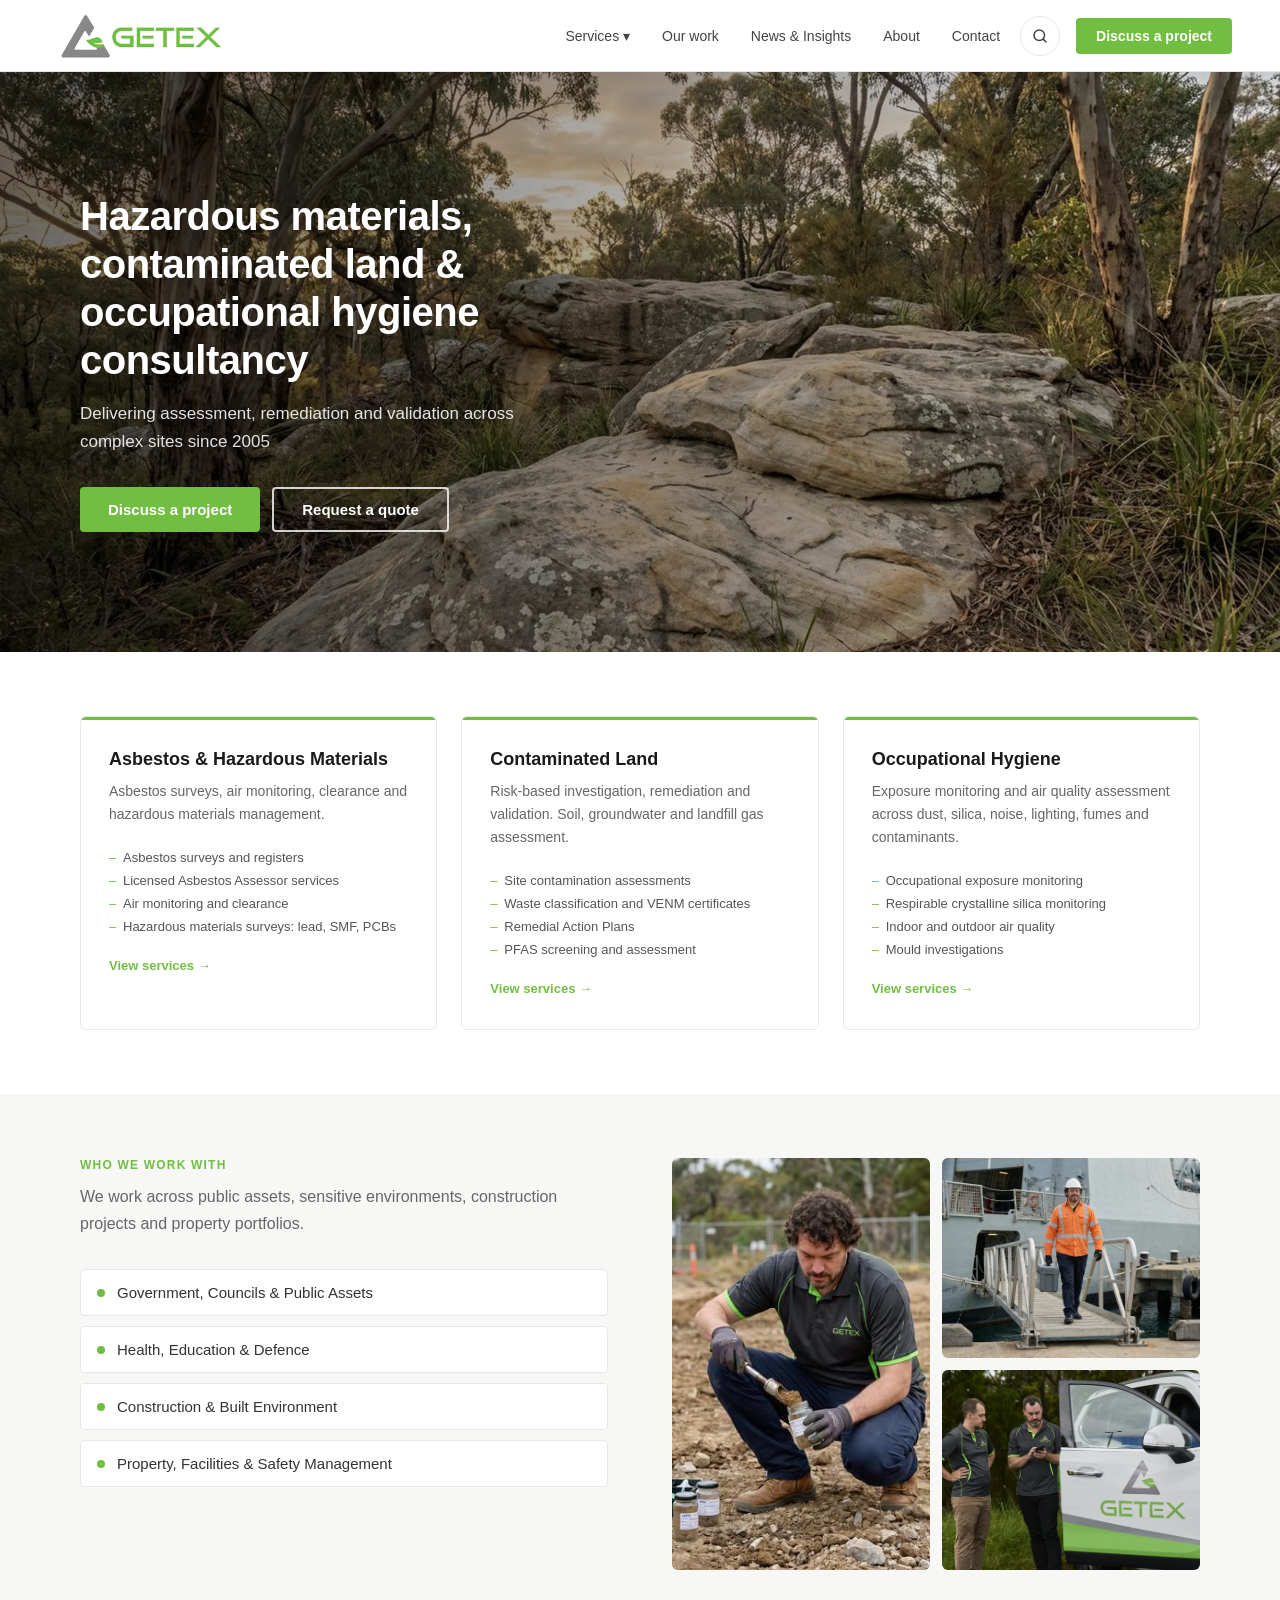
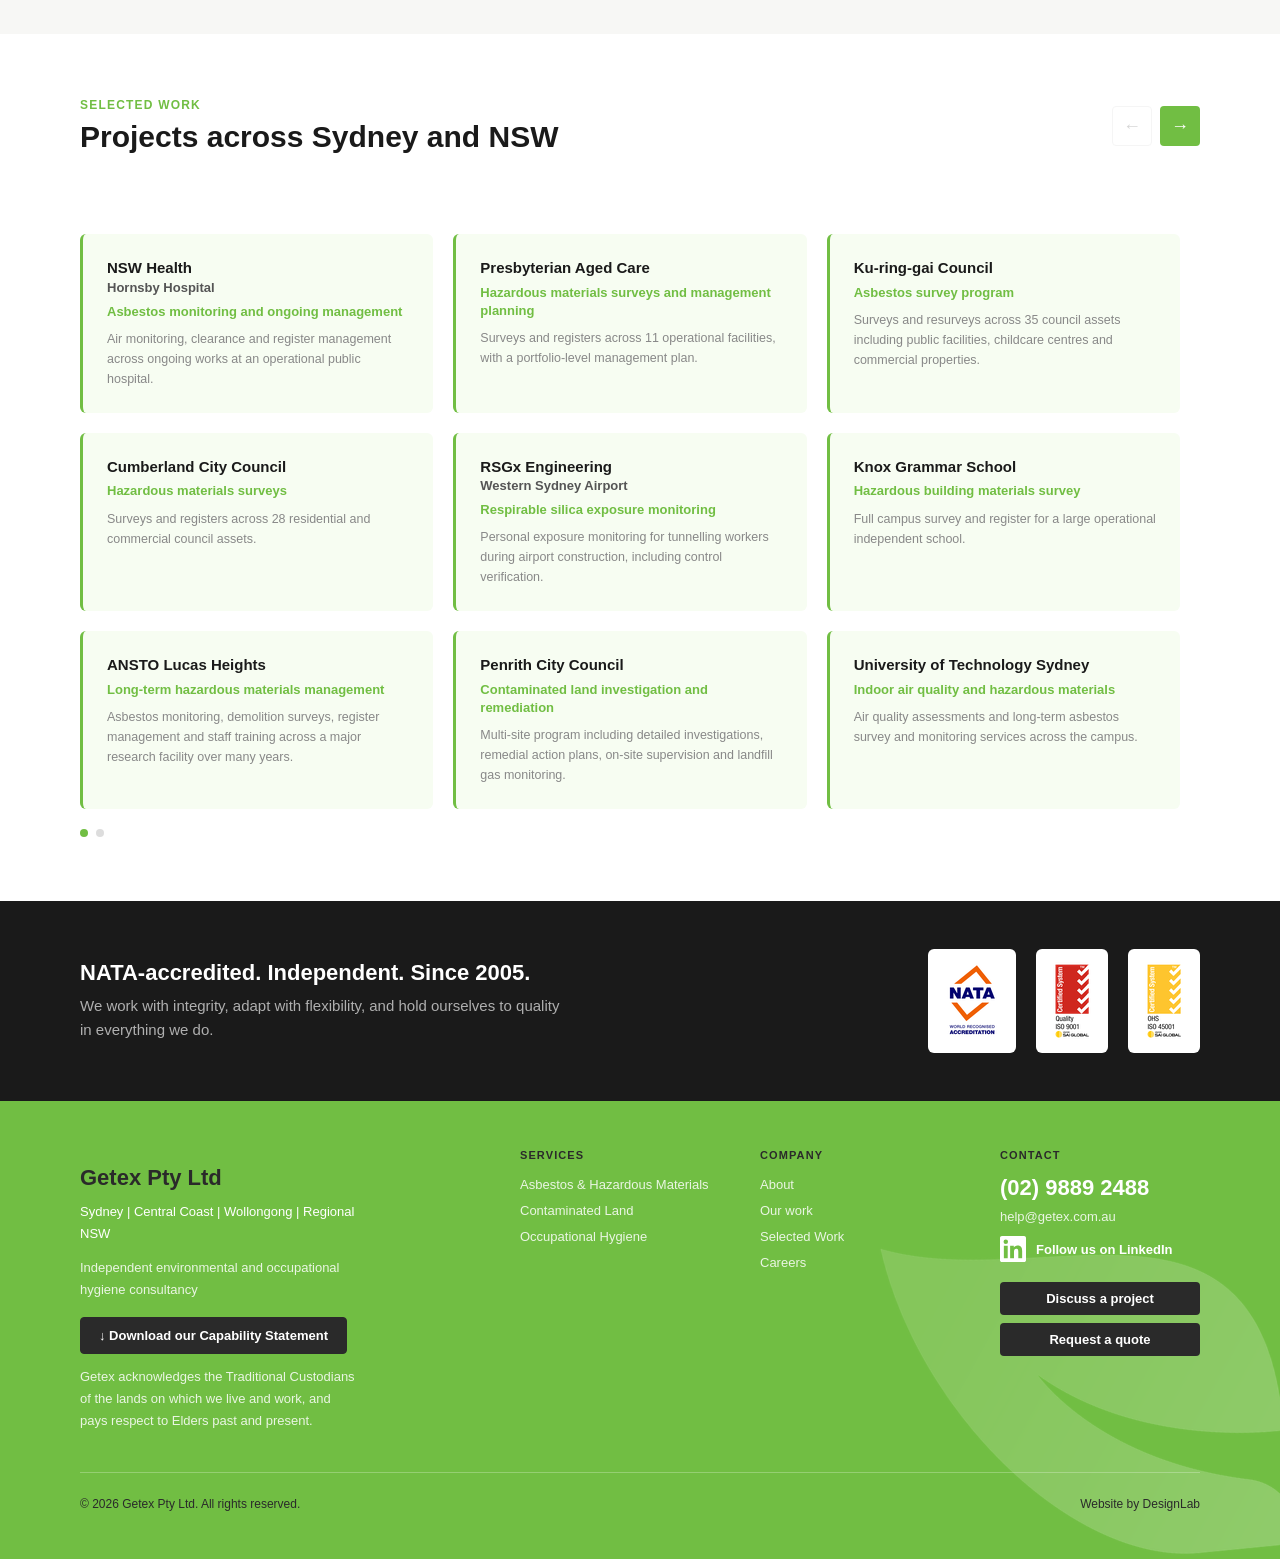
==== commit 1afff1de: "Home: replace the field consultant photo with two consultants at the Getex vehicle Co-Authored-By: C" ====
--- a/index.html
+++ b/index.html
@@ -132,10 +132,10 @@
       </div>
       <div style="display:flex;flex-direction:column;gap:12px;">
         <div class="sector-photo">
-          <img src="images/consultant-reviewing-plans.jpg" alt="Getex consultant reviewing plans on site">
+          <img src="images/consultant-reviewing-plans.jpg" style="object-position: center top;" alt="Getex consultant in hi-vis carrying a sampling case down a gangway from a naval vessel">
         </div>
         <div class="sector-photo">
-          <img src="images/field-consultant.jpg" alt="Getex field consultant on site NSW">
+          <img src="images/home-team-vehicle-1200.jpg" srcset="images/home-team-vehicle-700.jpg 700w, images/home-team-vehicle-1200.jpg 1200w" sizes="(max-width: 768px) 100vw, 25vw" loading="lazy" style="object-position: 35% 30%;" alt="Two Getex consultants checking project details on a phone beside the branded Getex vehicle">
         </div>
       </div>
     </div>
--- a/css/styles.css
+++ b/css/styles.css
@@ -200,7 +200,7 @@
   .work-grid,
   .sectors-right,
   .footer-inner { grid-template-columns: 1fr; }
-  .sector-photo.tall img { height: 240px; }
+  .sector-photo img, .sector-photo.tall img { height: auto; }
   .page-header h1 { font-size: 28px; }
   .section-title,
   .sectors-left h2,
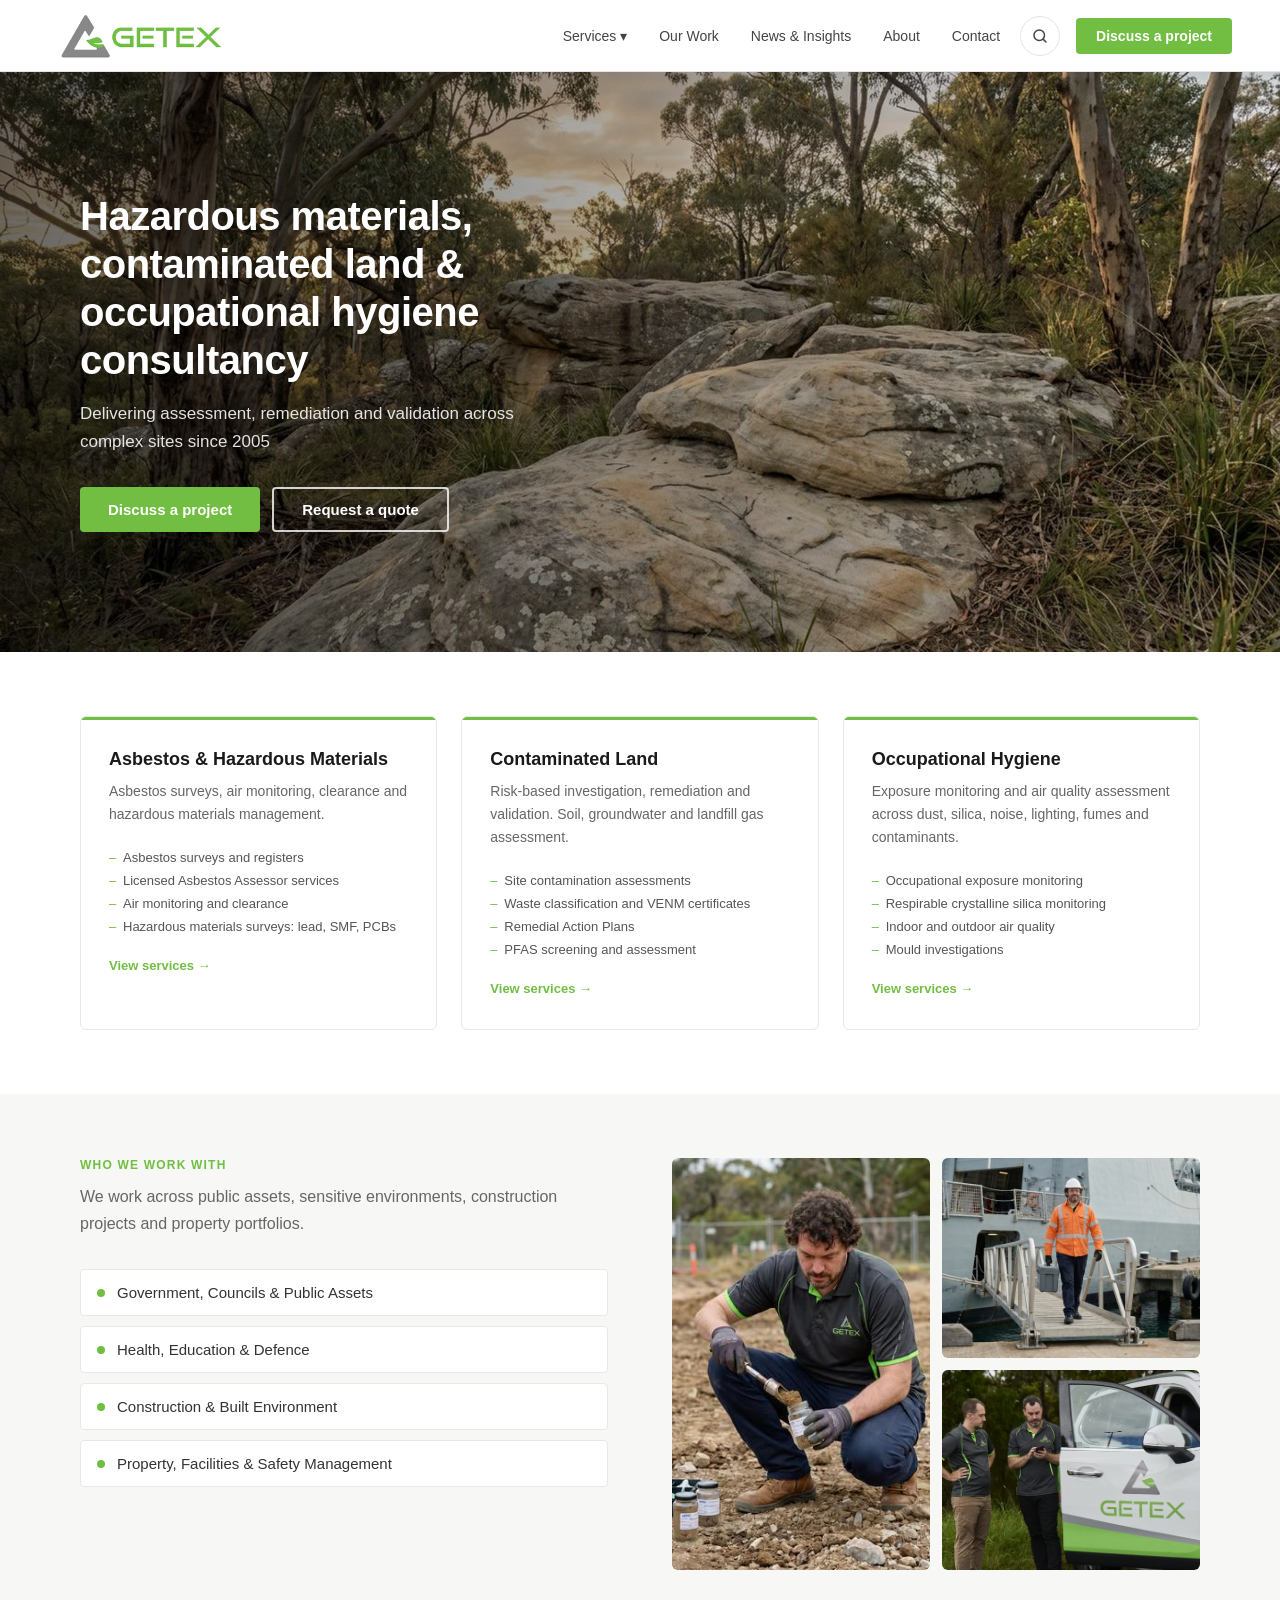
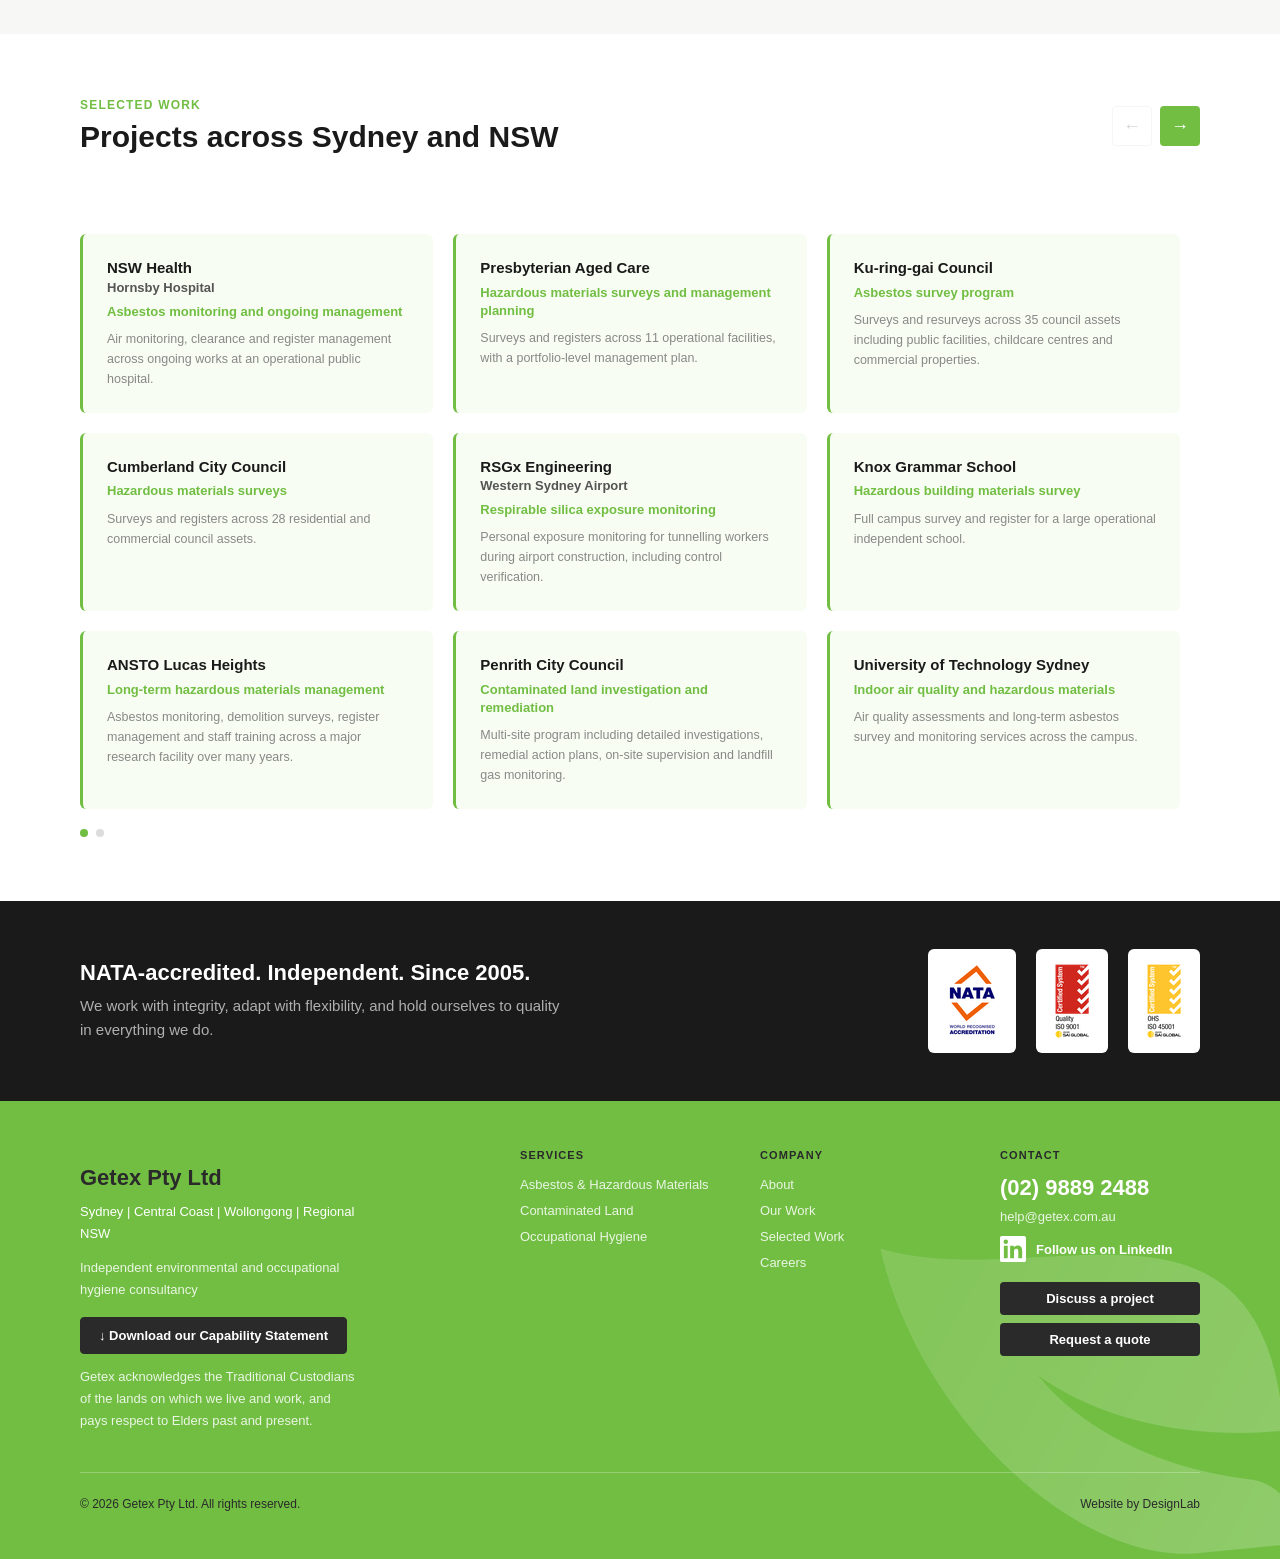
==== commit 3d278d6c: "Capitalise 'Our Work' in the menu, footer and page labels Co-Authored-By: Claude Opus 5.5 <noreply@a" ====
--- a/index.html
+++ b/index.html
@@ -48,7 +48,7 @@
         </div>
       </div>
     </li>
-    <li><a href="sectors/">Our work</a></li>
+    <li><a href="sectors/">Our Work</a></li>
     <li><a href="news/">News &amp; Insights</a></li>
     <li><a href="about/">About</a></li>
     <li><a href="contact/">Contact</a></li>
@@ -309,7 +309,7 @@
       <h5>Company</h5>
       <ul>
         <li><a href="about/">About</a></li>
-        <li><a href="sectors/">Our work</a></li>
+        <li><a href="sectors/">Our Work</a></li>
         <li><a href="#selected-work">Selected Work</a></li>
         <li><a href="about/#careers">Careers</a></li>
       </ul>
--- a/css/styles.css
+++ b/css/styles.css
@@ -1248,69 +1248,145 @@
 }
 
 /* =========================================================
-   SERVICES PAGE (reworked): intro + photo left, detail right
+   SERVICES PAGE: heading across the top, then photo + services panel
+   side by side at matching heights, full width
    ========================================================= */
-.svc { background: #fff; padding: 80px 80px; scroll-margin-top: 72px; }
+.svc { background: #fff; padding: 72px 80px; scroll-margin-top: 72px; }
 .svc--alt { background: #f7f7f5; }
-.svc-inner { display: grid; grid-template-columns: minmax(0, 0.95fr) minmax(0, 1.05fr); gap: 64px; align-items: start; max-width: 1280px; }
-.svc-intro { position: sticky; top: 104px; }
-.svc-intro h2 { font-size: 34px; font-weight: 700; color: #1a1a1a; line-height: 1.15; letter-spacing: -0.6px; margin-bottom: 16px; }
-.svc-intro p { font-size: 17px; color: #555; line-height: 1.7; margin-bottom: 28px; }
-.svc-photo { display: block; width: 100%; aspect-ratio: 4 / 3; object-fit: cover; border-radius: 8px;
+.svc-head { max-width: 860px; margin-bottom: 30px; }
+.svc-head h2 { font-size: 34px; font-weight: 700; color: #1a1a1a; line-height: 1.15; letter-spacing: -0.6px; margin-bottom: 14px; }
+.svc-head p { font-size: 17px; color: #555; line-height: 1.7; }
+.svc-inner { display: grid; grid-template-columns: minmax(0, 0.85fr) minmax(0, 1.15fr); gap: 28px; align-items: stretch; }
+.svc-media { position: relative; min-height: 380px; }
+.svc-photo { display: block; width: 100%; height: 100%; object-fit: cover; border-radius: 10px;
   box-shadow: 0 1px 2px rgba(26,40,16,0.06), 0 18px 36px -20px rgba(26,40,16,0.3); }
-.svc-photo--placeholder {
-  display: flex; align-items: flex-end; padding: 18px 20px;
-  background:
-    radial-gradient(ellipse at 85% 15%, rgba(113,190,67,0.30) 0%, rgba(113,190,67,0) 60%),
-    radial-gradient(ellipse at 5% 100%, rgba(113,190,67,0.14) 0%, rgba(113,190,67,0) 55%),
-    linear-gradient(135deg, #1f2a1b 0%, #2a2a2a 100%);
-}
-.svc-photo--placeholder span { font-size: 13px; font-style: italic; color: rgba(255,255,255,0.72); }
-.svc-detail { background: #fff; border: 1px solid #e8e8e8; border-top: 3px solid #71BE43; border-radius: 8px; padding: 32px 36px 34px;
-  box-shadow: 0 1px 2px rgba(26,40,16,0.04), 0 14px 30px -20px rgba(26,40,16,0.16); }
-.svc--alt .svc-detail { border-color: #e6e6e3; border-top-color: #71BE43; }
-.svc-detail h3 { font-size: 11px; font-weight: 700; color: #4f9a28; text-transform: uppercase; letter-spacing: 0.1em; margin-bottom: 12px; }
-.svc-detail .service-list li { font-size: 15px; color: #333; line-height: 1.5; padding: 10px 0 10px 20px; border-bottom: 1px solid #f0f0ee; scroll-margin-top: 110px; }
-.svc-detail .service-list li:last-child { border-bottom: 0; }
-.svc-detail .service-list li::before { content: '–'; color: #71BE43; }
-.svc-detail .service-list li:target { animation: bullet-flag 2.6s cubic-bezier(0.2,0.7,0.3,1) 1; border-radius: 4px; }
-.svc-applied { margin-top: 26px; padding-top: 22px; border-top: 1px solid #ececec; }
+.svc-media .svc-photo { position: absolute; inset: 0; }
+/* Very wide screens: stop the photo slot getting too short for its photo */
+@media (min-width: 1800px) { .svc-media { min-height: 30vw; } }
+
+/* Services panel: brand-green header, light green body, check bullets */
+.svc-detail { display: flex; flex-direction: column; background: #f1f8eb; border-radius: 10px; overflow: hidden;
+  box-shadow: 0 1px 2px rgba(26,40,16,0.05), 0 18px 36px -22px rgba(65,110,35,0.35); border-top: 6px solid #71BE43; }
+.svc-detail-title { background: #71BE43; color: #fff; font-size: 12px; font-weight: 700; text-transform: uppercase; letter-spacing: 0.12em;
+  padding: 10px 28px 14px; margin: 0; }
+.svc-detail .service-list { display: grid; grid-template-columns: 1fr 1fr; gap: 10px 14px; padding: 22px 28px 4px; }
+.svc-detail .service-list li {
+  position: relative; background: #fff; border-radius: 8px;
+  padding: 12px 14px 12px 46px; font-size: 14.5px; color: #2a2a2a; line-height: 1.45; border: 1px solid #e1efd5;
+  scroll-margin-top: 110px;
+}
+.svc-detail .service-list li::before {
+  content: ''; position: absolute; left: 14px; top: 12px; width: 20px; height: 20px; border-radius: 50%;
+  background: #71BE43 url("data:image/svg+xml,%3Csvg xmlns='http://www.w3.org/2000/svg' viewBox='0 0 24 24' fill='none' stroke='white' stroke-width='3.2' stroke-linecap='round' stroke-linejoin='round'%3E%3Cpath d='M5 12.5l4.5 4.5L19 7.5'/%3E%3C/svg%3E") center / 12px 12px no-repeat;
+}
+.svc-detail .service-list li:target { animation: bullet-flag 2.6s cubic-bezier(0.2,0.7,0.3,1) 1; }
+.svc-detail .service-list .inline-link { color: #3f7f1f; font-weight: 600; }
+.svc-applied { margin-top: auto; padding: 18px 28px 24px; }
+.svc-applied h3 { font-size: 11px; font-weight: 700; color: #3f7f1f; text-transform: uppercase; letter-spacing: 0.12em; margin: 8px 0 10px; }
 .svc-pills { list-style: none; display: flex; flex-wrap: wrap; gap: 8px; }
 .svc-pills a {
-  display: inline-flex; align-items: center; gap: 8px; padding: 8px 14px; border-radius: 999px;
-  background: #f4faef; border: 1px solid #d9ecc9; color: #3f7f1f; font-size: 13.5px; font-weight: 600; text-decoration: none;
-  transition: background 0.18s ease, border-color 0.18s ease, transform 0.18s cubic-bezier(0.2,0.7,0.3,1);
-}
-.svc-pills a::after { content: '→'; font-weight: 400; transition: transform 0.18s cubic-bezier(0.2,0.7,0.3,1); }
-.svc-pills a:hover { background: #e9f5df; border-color: #b9dca0; }
-.svc-pills a:hover::after { transform: translateX(2px); }
+  display: inline-flex; align-items: center; gap: 8px; padding: 9px 16px; border-radius: 999px;
+  background: #2f4a22; color: #fff; font-size: 13.5px; font-weight: 600; text-decoration: none;
+  transition: background 0.18s ease, transform 0.18s cubic-bezier(0.2,0.7,0.3,1);
+}
+.svc-pills a::after { content: '→'; font-weight: 400; color: #a5dc7f; transition: transform 0.18s cubic-bezier(0.2,0.7,0.3,1); }
+.svc-pills a:hover { background: #3f7f1f; }
+.svc-pills a:hover::after { transform: translateX(3px); }
 .svc-pills a:active { transform: scale(0.97); }
 .svc-pills a:focus-visible { outline: 2px solid #71BE43; outline-offset: 2px; }
 
 .svc-cta { background: #1a1a1a; padding: 56px 80px; position: relative; overflow: hidden; }
 .svc-cta::before { content: ''; position: absolute; top: 0; left: 0; width: 4px; height: 100%; background: #71BE43; }
-.svc-cta-inner { display: flex; flex-wrap: wrap; align-items: center; justify-content: space-between; gap: 20px 40px; max-width: 1280px; }
+.svc-cta-inner { display: flex; flex-wrap: wrap; align-items: center; justify-content: space-between; gap: 20px 40px; }
 .svc-cta p { font-size: 24px; font-weight: 700; color: #fff; line-height: 1.35; letter-spacing: -0.2px; }
 .svc-cta-btn { white-space: nowrap; }
 .svc-cta-btn:focus-visible { outline: 2px solid #fff; outline-offset: 3px; }
 
 @media (max-width: 1024px) {
-  .svc { padding: 64px 40px; }
-  .svc-inner { gap: 40px; }
-  .svc-intro h2 { font-size: 28px; }
+  .svc { padding: 60px 40px; }
+  .svc-head h2 { font-size: 28px; }
   .svc-cta { padding: 48px 40px; }
 }
-@media (max-width: 860px) {
-  .svc-inner { grid-template-columns: 1fr; gap: 28px; }
-  .svc-intro { position: static; }
-  .svc-photo { aspect-ratio: 16 / 9; }
-}
-@media (max-width: 768px) {
-  .svc { padding: 48px 20px; }
-  .svc-intro h2 { font-size: 25px; letter-spacing: -0.3px; }
-  .svc-intro p { font-size: 16px; margin-bottom: 22px; }
-  .svc-detail { padding: 22px 20px 24px; }
+@media (max-width: 1024px) {
+  .svc-inner { grid-template-columns: 1fr; gap: 20px; }
+  .svc-media { min-height: 0; }
+  .svc-media .svc-photo { position: static; aspect-ratio: 16 / 9; height: auto; }
+  .svc-detail .service-list { grid-template-columns: 1fr 1fr; }
+}
+@media (max-width: 768px) {
+  .svc { padding: 44px 20px; }
+  .svc-head { margin-bottom: 22px; }
+  .svc-head h2 { font-size: 25px; letter-spacing: -0.3px; }
+  .svc-head p { font-size: 16px; }
+  .svc-detail-title { padding: 9px 18px 12px; }
+  .svc-detail .service-list { grid-template-columns: 1fr; padding: 16px 16px 2px; gap: 8px; }
   .svc-detail .service-list li { font-size: 14.5px; }
+  .svc-applied { padding: 14px 16px 18px; }
   .svc-cta { padding: 40px 20px; }
   .svc-cta p { font-size: 20px; }
 }
+
+/* =========================================================
+   SERVICES: ACCREDITATION BAND (full-bleed, slimline)
+   ========================================================= */
+.accred-band { background: #71BE43; padding: 14px 16px 16px; }
+.accred-band-list { list-style: none; display: grid; grid-template-columns: repeat(5, minmax(0, 1fr)); gap: 12px; }
+.accred-band-list li { display: flex; flex-direction: column; }
+.accred-band-logo {
+  display: flex; align-items: center; justify-content: center; gap: 10px;
+  height: 84px; background: #fff; border-radius: 4px; padding: 10px; text-decoration: none;
+}
+.accred-band-logo img { height: 64px; width: auto; display: block; }
+a.accred-band-logo { transition: transform 0.18s cubic-bezier(0.2,0.7,0.3,1), box-shadow 0.18s ease; }
+a.accred-band-logo:hover { transform: translateY(-2px); box-shadow: 0 6px 16px -6px rgba(26,40,16,0.4); }
+a.accred-band-logo:active { transform: translateY(0); }
+a.accred-band-logo:focus-visible { outline: 2px solid #fff; outline-offset: 2px; }
+.accred-band-text { font-size: 30px; font-weight: 800; letter-spacing: 0.06em; color: #2f4a22; }
+.accred-band-label { margin-top: 10px; text-align: center; font-size: 13.5px; font-weight: 700; color: #fff; line-height: 1.35; }
+.accred-band-label span { display: block; margin-top: 2px; font-size: 12.5px; font-weight: 400; font-style: italic; color: rgba(255,255,255,0.95); }
+
+@media (max-width: 1024px) {
+  .accred-band-label { font-size: 12.5px; }
+  .accred-band-logo { height: 76px; }
+  .accred-band-logo img { height: 56px; }
+}
+/* Small tablets: five across, tighter */
+@media (max-width: 768px) {
+  .accred-band-list { gap: 8px; }
+  .accred-band-logo { height: 64px; padding: 8px; }
+  .accred-band-logo img { height: 44px; }
+  .accred-band-text { font-size: 22px; }
+  .accred-band-label { font-size: 12px; }
+  .accred-band-label span { font-size: 11px; }
+}
+/* Phones: all five visible in a two-column grid (last one centred) */
+@media (max-width: 560px) {
+  .accred-band { padding: 14px 16px 16px; }
+  .accred-band-list { grid-template-columns: repeat(2, minmax(0, 1fr)); gap: 14px 10px; }
+  .accred-band-list li:last-child { grid-column: 1 / -1; width: calc(50% - 5px); justify-self: center; }
+  .accred-band-logo { height: 64px; padding: 8px; }
+  .accred-band-logo img { height: 46px; }
+  .accred-band-text { font-size: 24px; }
+  .accred-band-label { margin-top: 7px; font-size: 12.5px; }
+  .accred-band-label span { font-size: 11.5px; }
+}
+
+
+/* Services hero: jump links to each service */
+.hero-jump { display: flex; flex-wrap: wrap; gap: 10px; margin-top: 22px; }
+.hero-jump a {
+  display: inline-flex; align-items: center; gap: 8px; padding: 9px 16px; border-radius: 999px;
+  background: rgba(255,255,255,0.12); border: 1px solid rgba(255,255,255,0.35); color: #fff;
+  font-size: 14px; font-weight: 600; text-decoration: none; backdrop-filter: blur(4px);
+  transition: background 0.18s ease, border-color 0.18s ease, transform 0.18s cubic-bezier(0.2,0.7,0.3,1);
+}
+.hero-jump a::after { content: '↓'; font-weight: 400; color: #a5dc7f; transition: transform 0.18s cubic-bezier(0.2,0.7,0.3,1); }
+.hero-jump a:hover { background: #71BE43; border-color: #71BE43; }
+.hero-jump a:hover::after { color: #fff; transform: translateY(2px); }
+.hero-jump a:active { transform: scale(0.97); }
+.hero-jump a:focus-visible { outline: 2px solid #fff; outline-offset: 2px; }
+.services-hero .page-hero-content { max-width: 820px; }
+@media (max-width: 768px) {
+  .hero-jump { gap: 8px; margin-top: 18px; }
+  .hero-jump a { font-size: 13px; padding: 8px 13px; }
+}
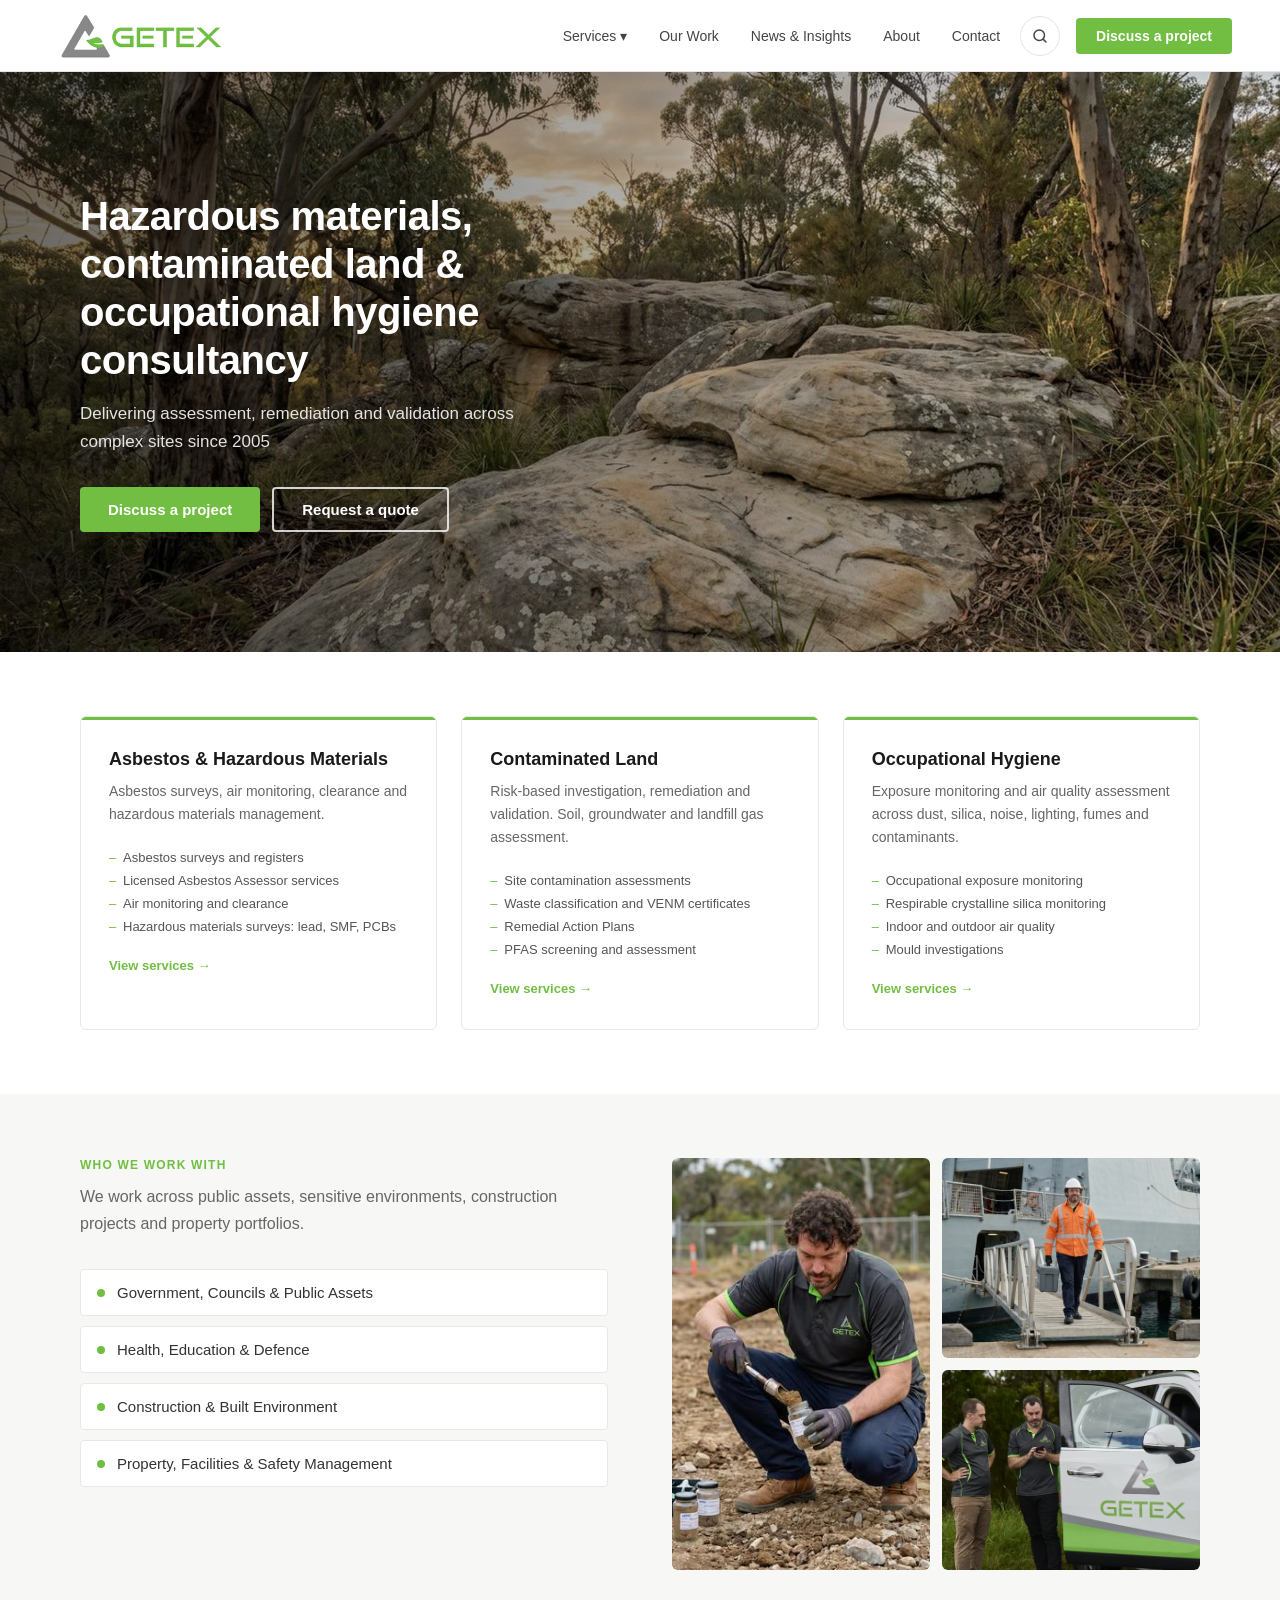
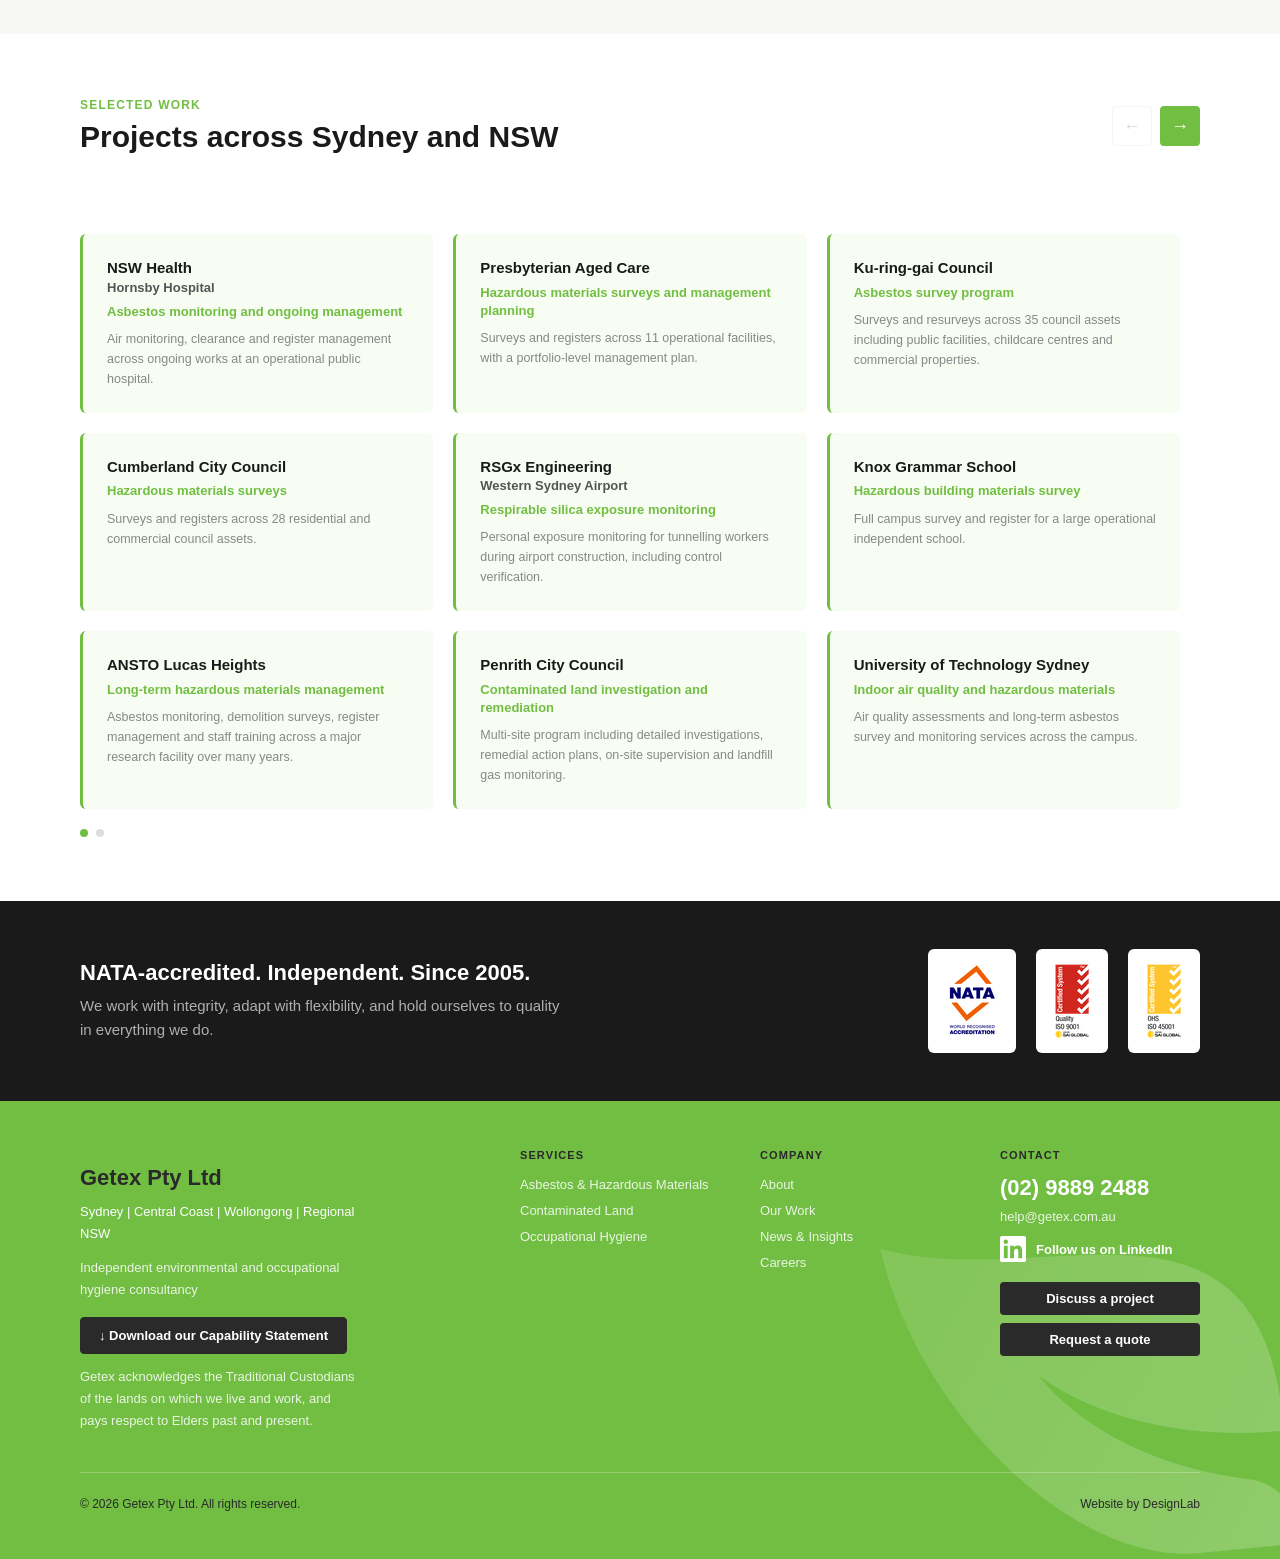
==== commit d192e1c4: "Footer: replace Selected Work with News & Insights Co-Authored-By: Claude Opus 5.5 <noreply@anthropi" ====
--- a/index.html
+++ b/index.html
@@ -310,7 +310,7 @@
       <ul>
         <li><a href="about/">About</a></li>
         <li><a href="sectors/">Our Work</a></li>
-        <li><a href="#selected-work">Selected Work</a></li>
+        <li><a href="news/">News &amp; Insights</a></li>
         <li><a href="about/#careers">Careers</a></li>
       </ul>
     </div>
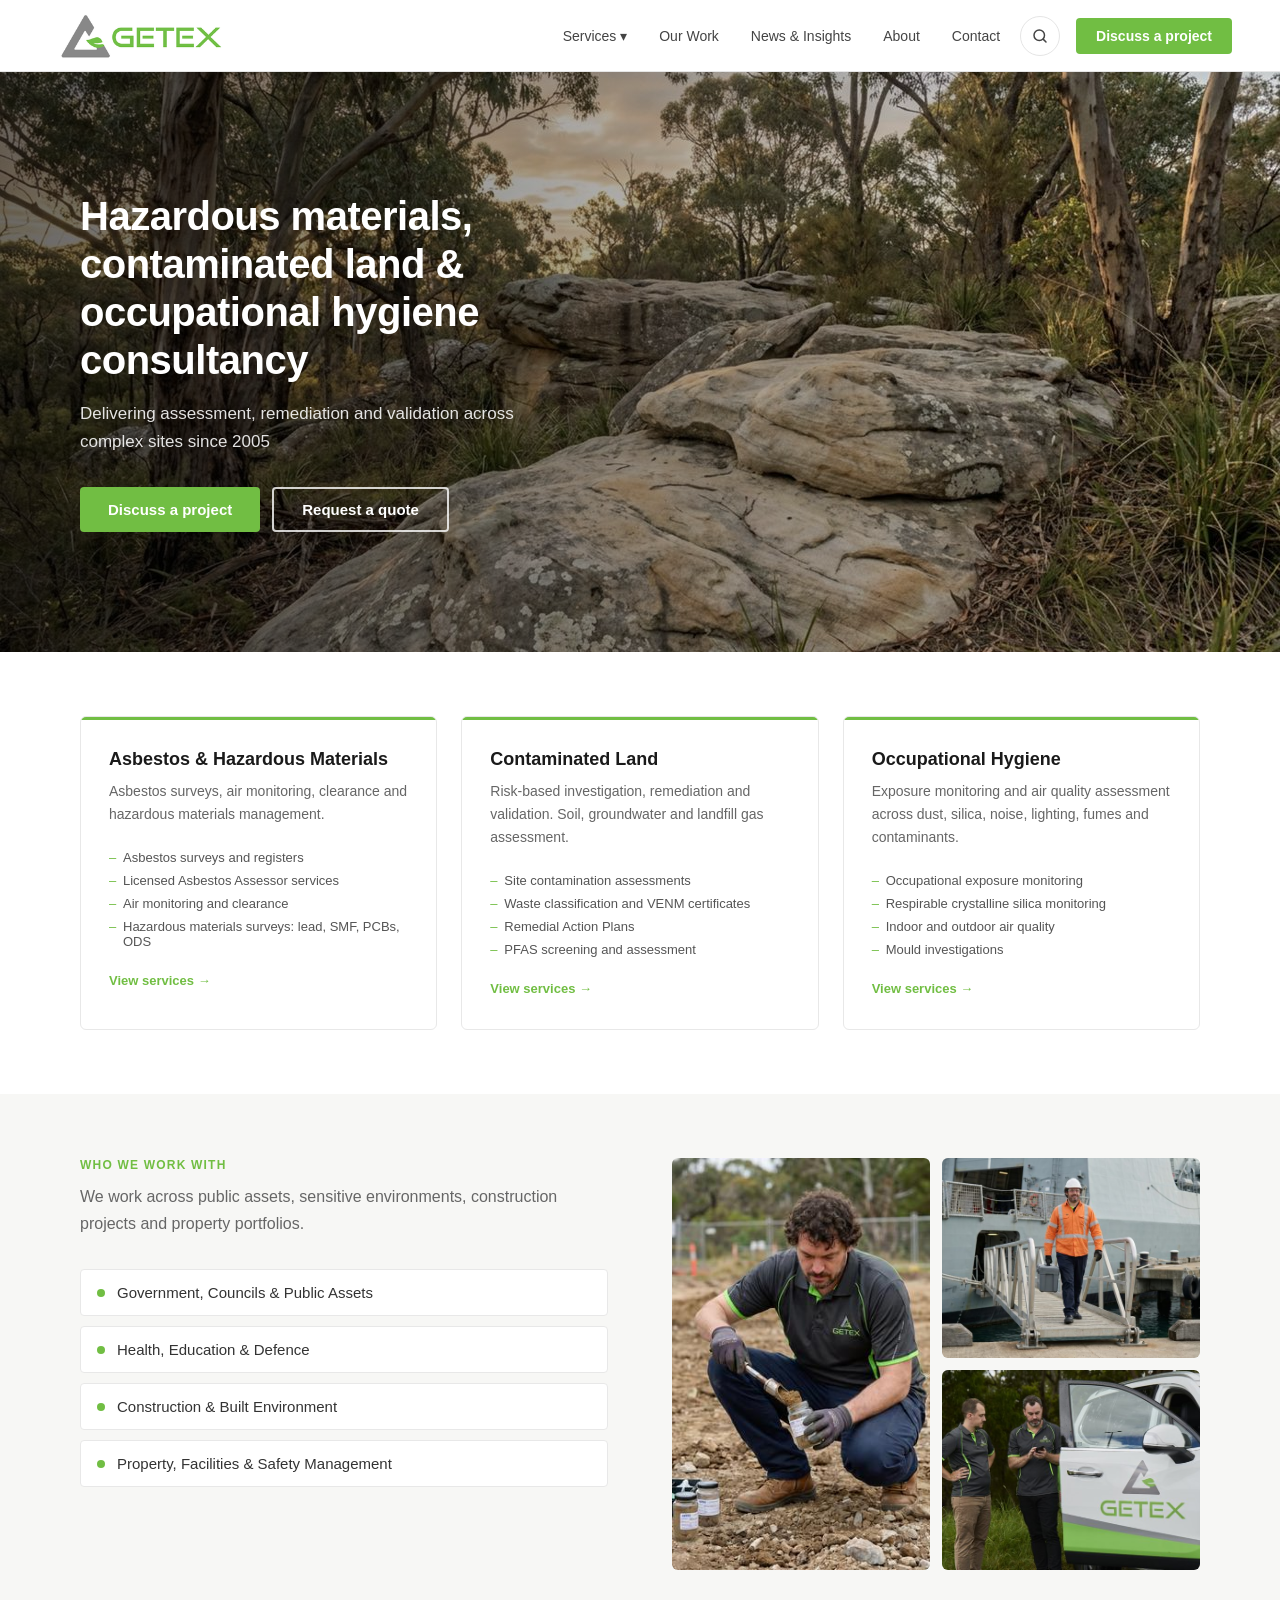
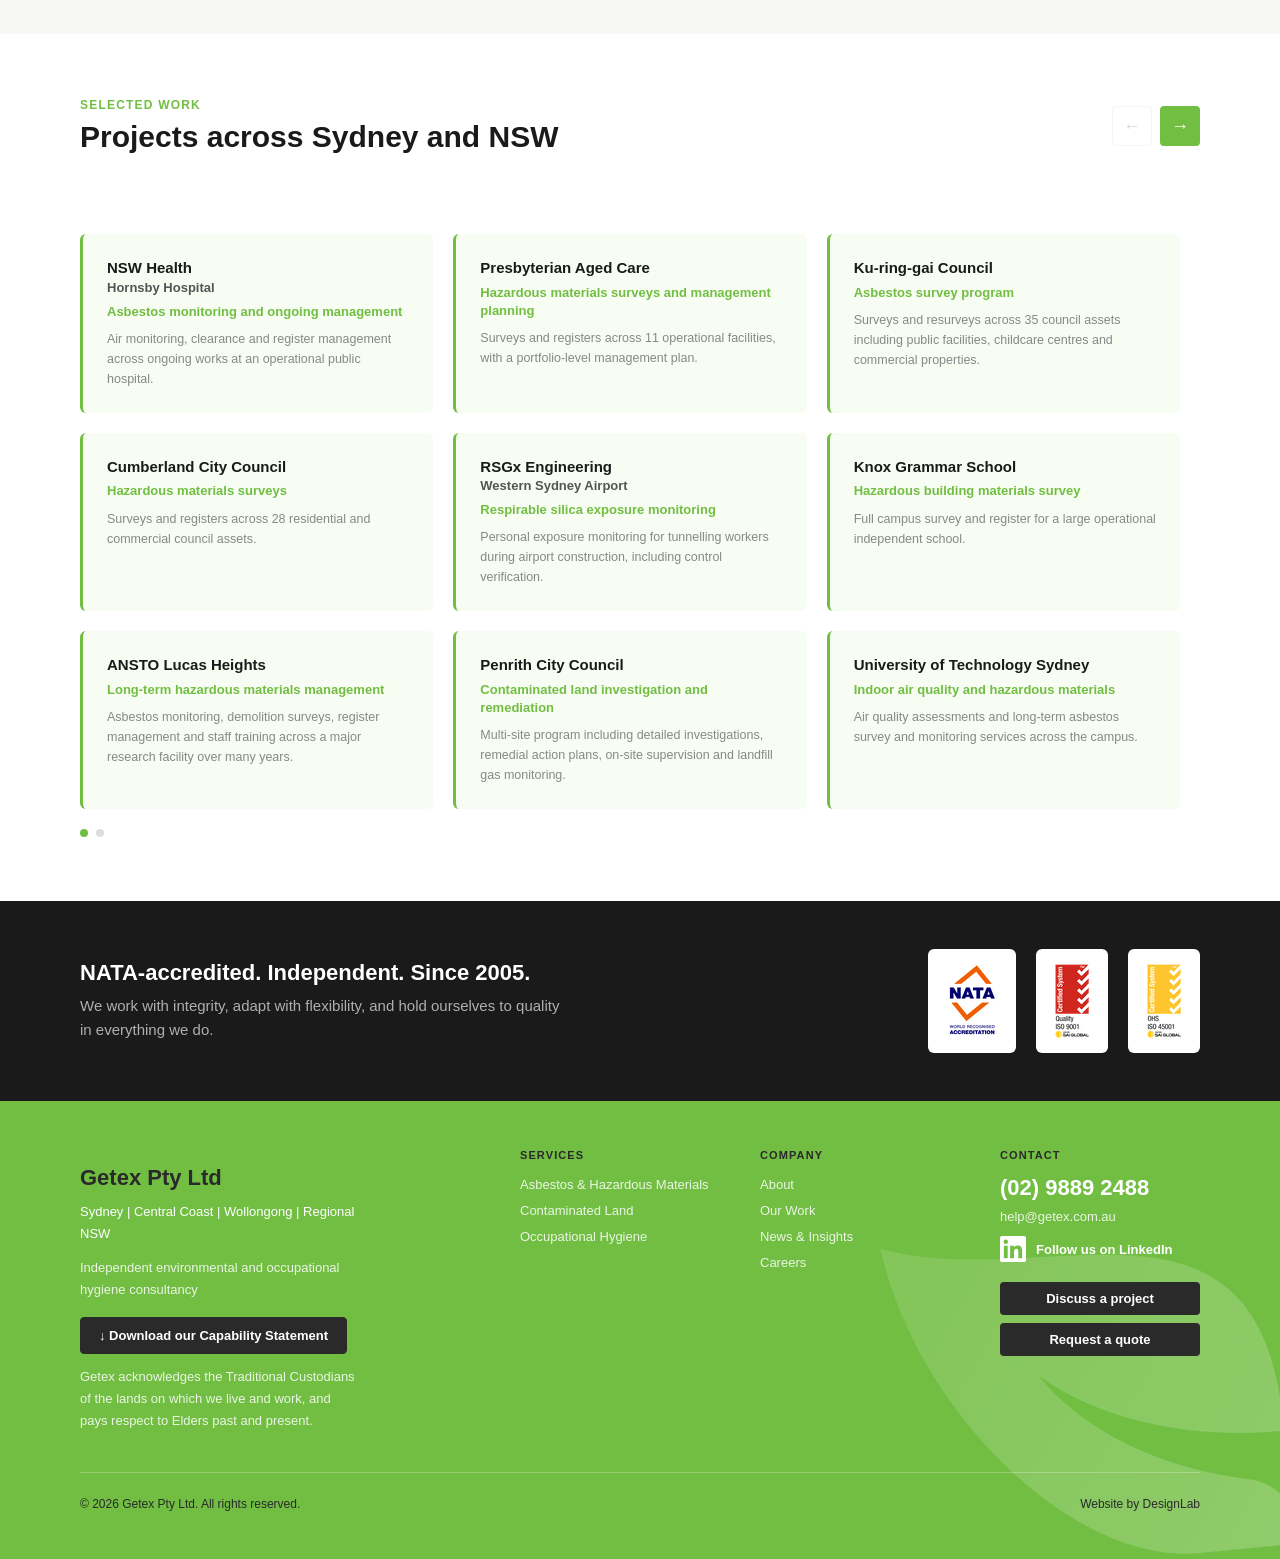
==== commit fe582c41: "Home: add ODS to the hazardous materials surveys line Co-Authored-By: Claude Opus 5.5 <noreply@anthr" ====
--- a/index.html
+++ b/index.html
@@ -84,7 +84,7 @@
         <li>Asbestos surveys and registers</li>
         <li>Licensed Asbestos Assessor services</li>
         <li>Air monitoring and clearance</li>
-        <li>Hazardous materials surveys: lead, SMF, PCBs</li>
+        <li>Hazardous materials surveys: lead, SMF, PCBs, ODS</li>
       </ul>
       <a href="services/#asbestos" class="service-link">View services →</a>
     </div>
